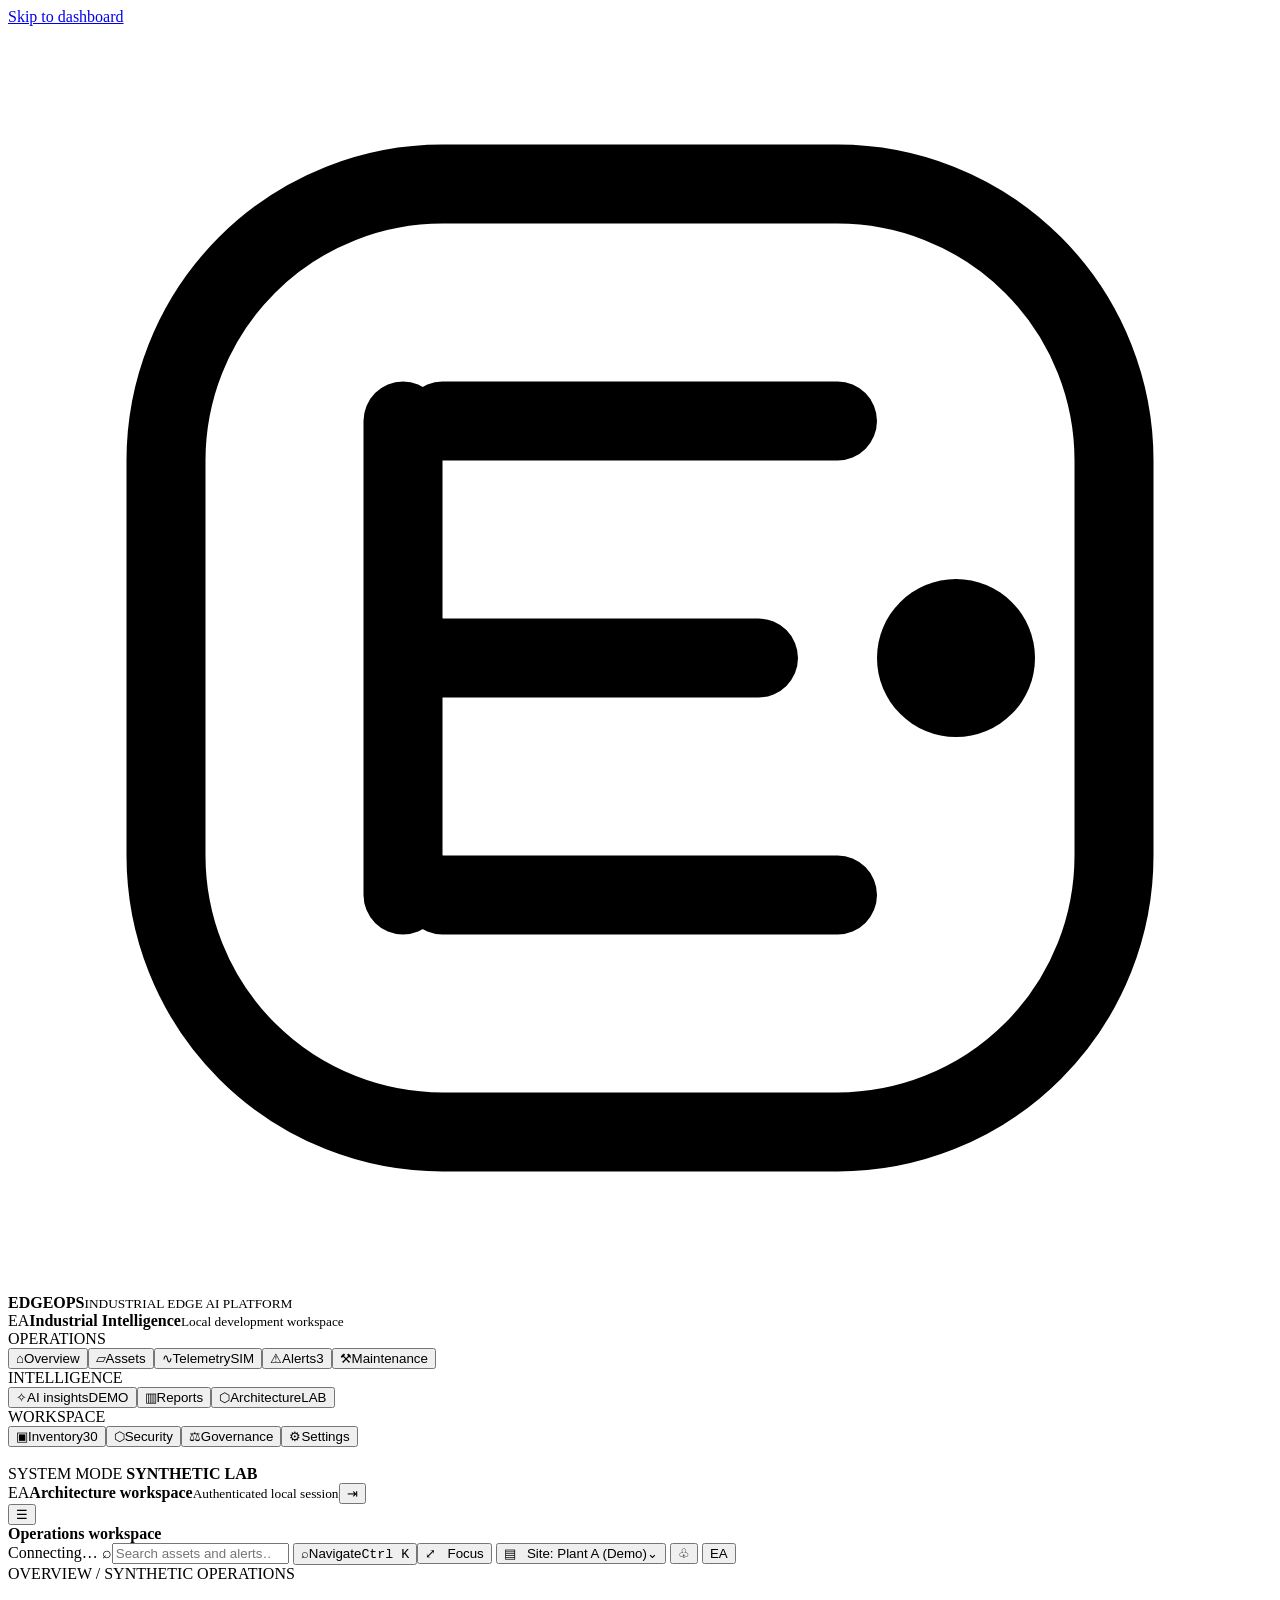
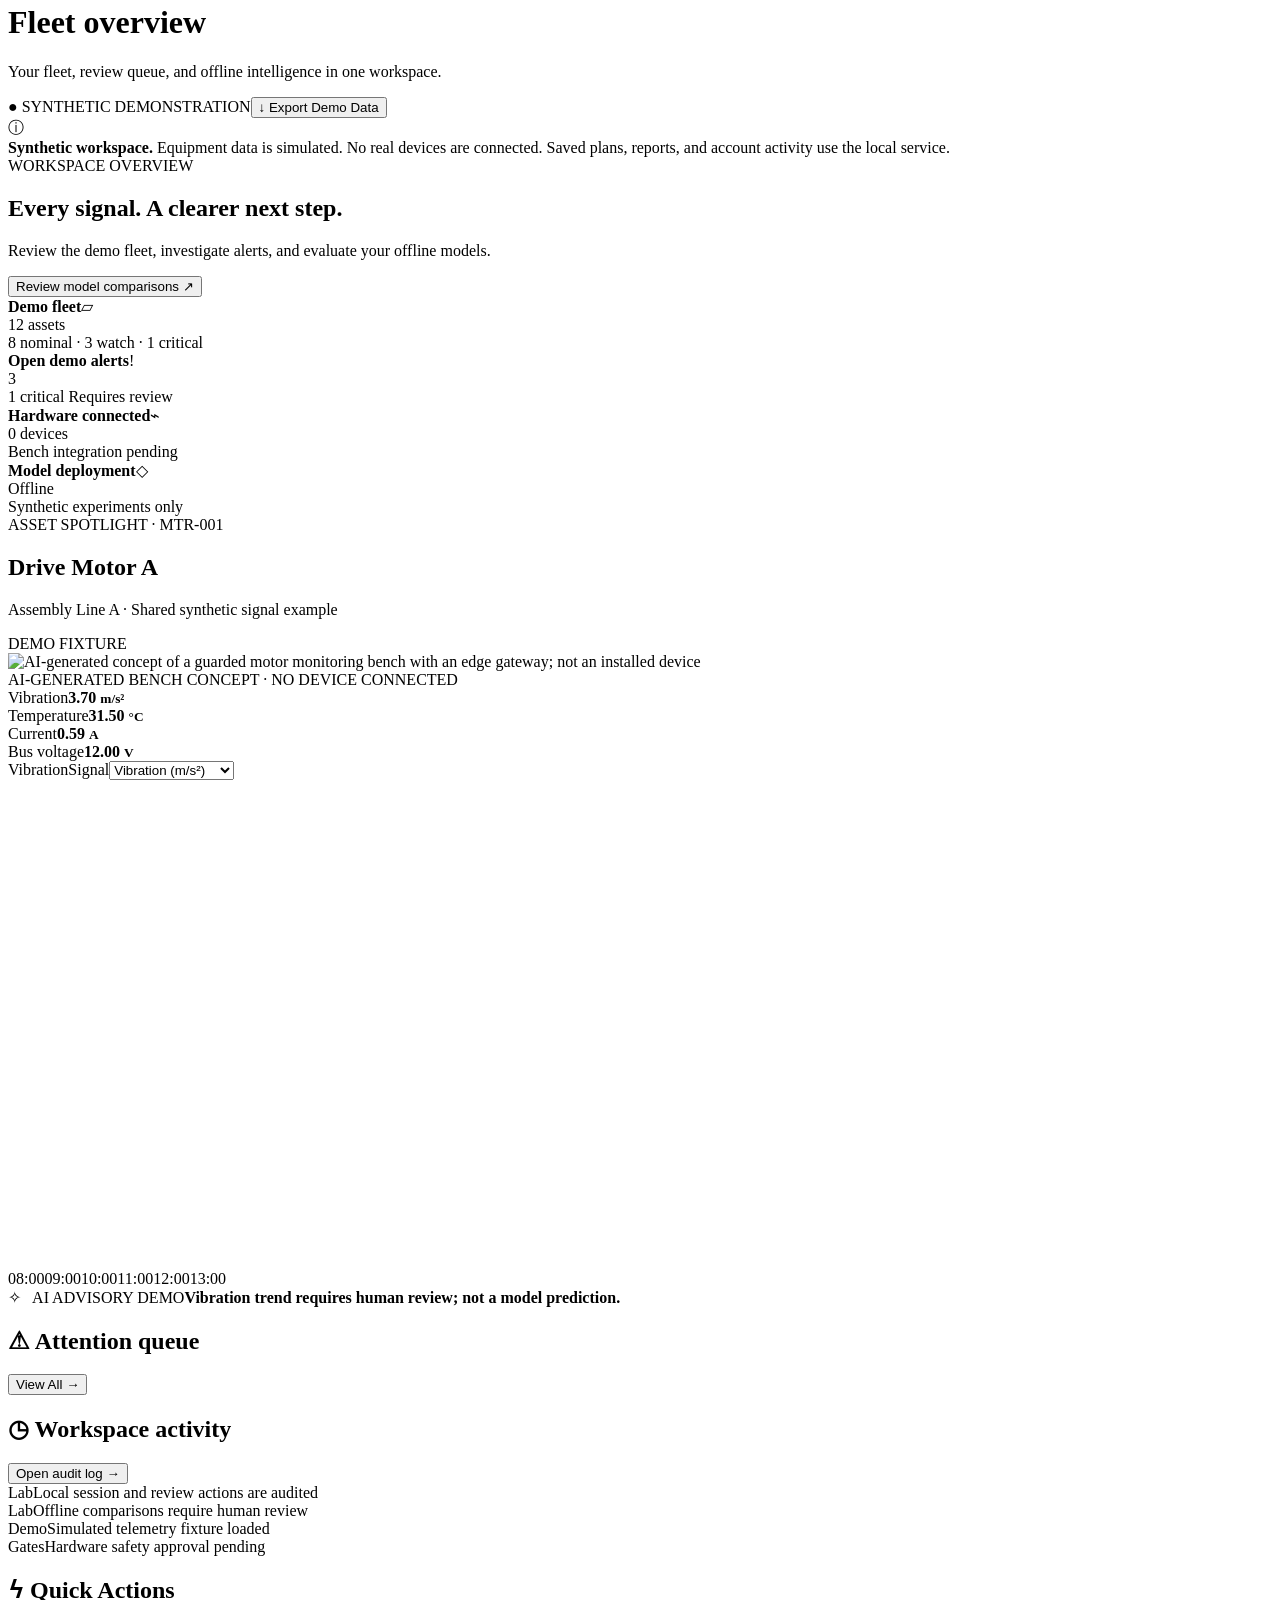
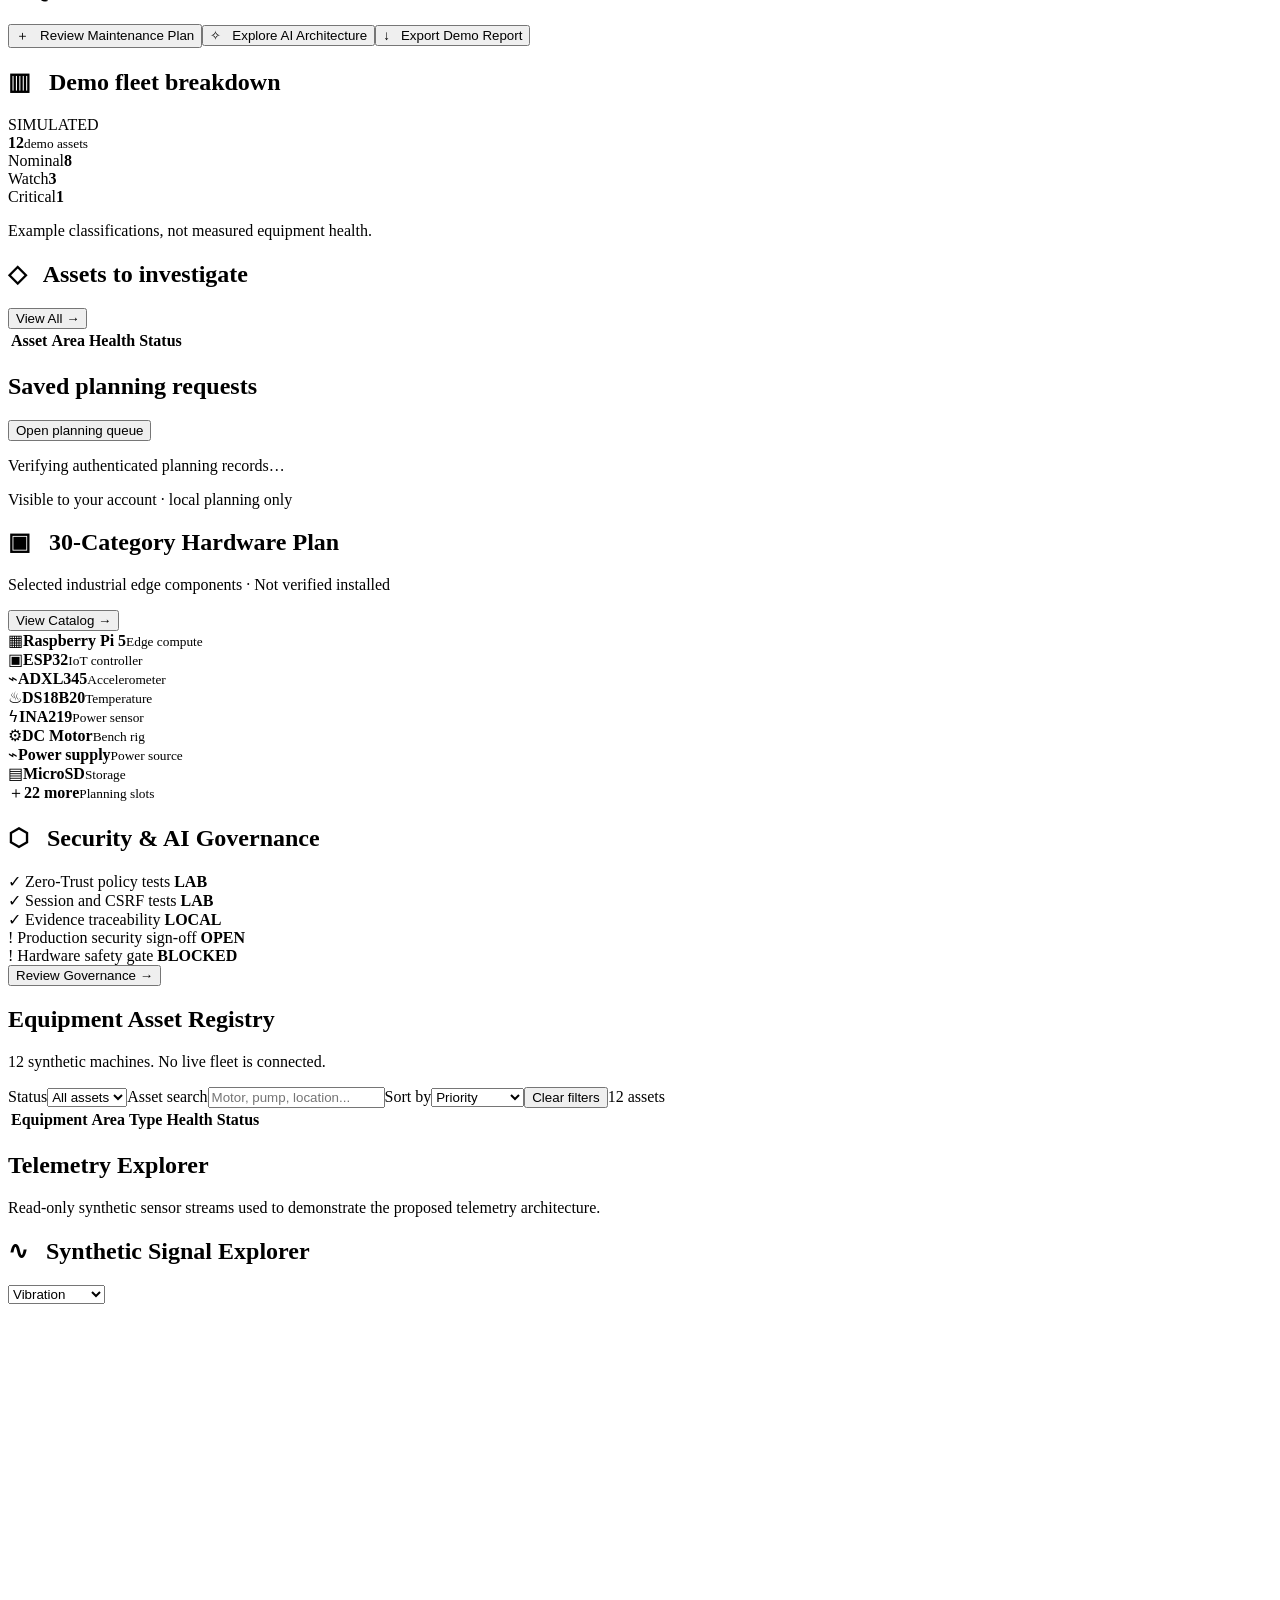
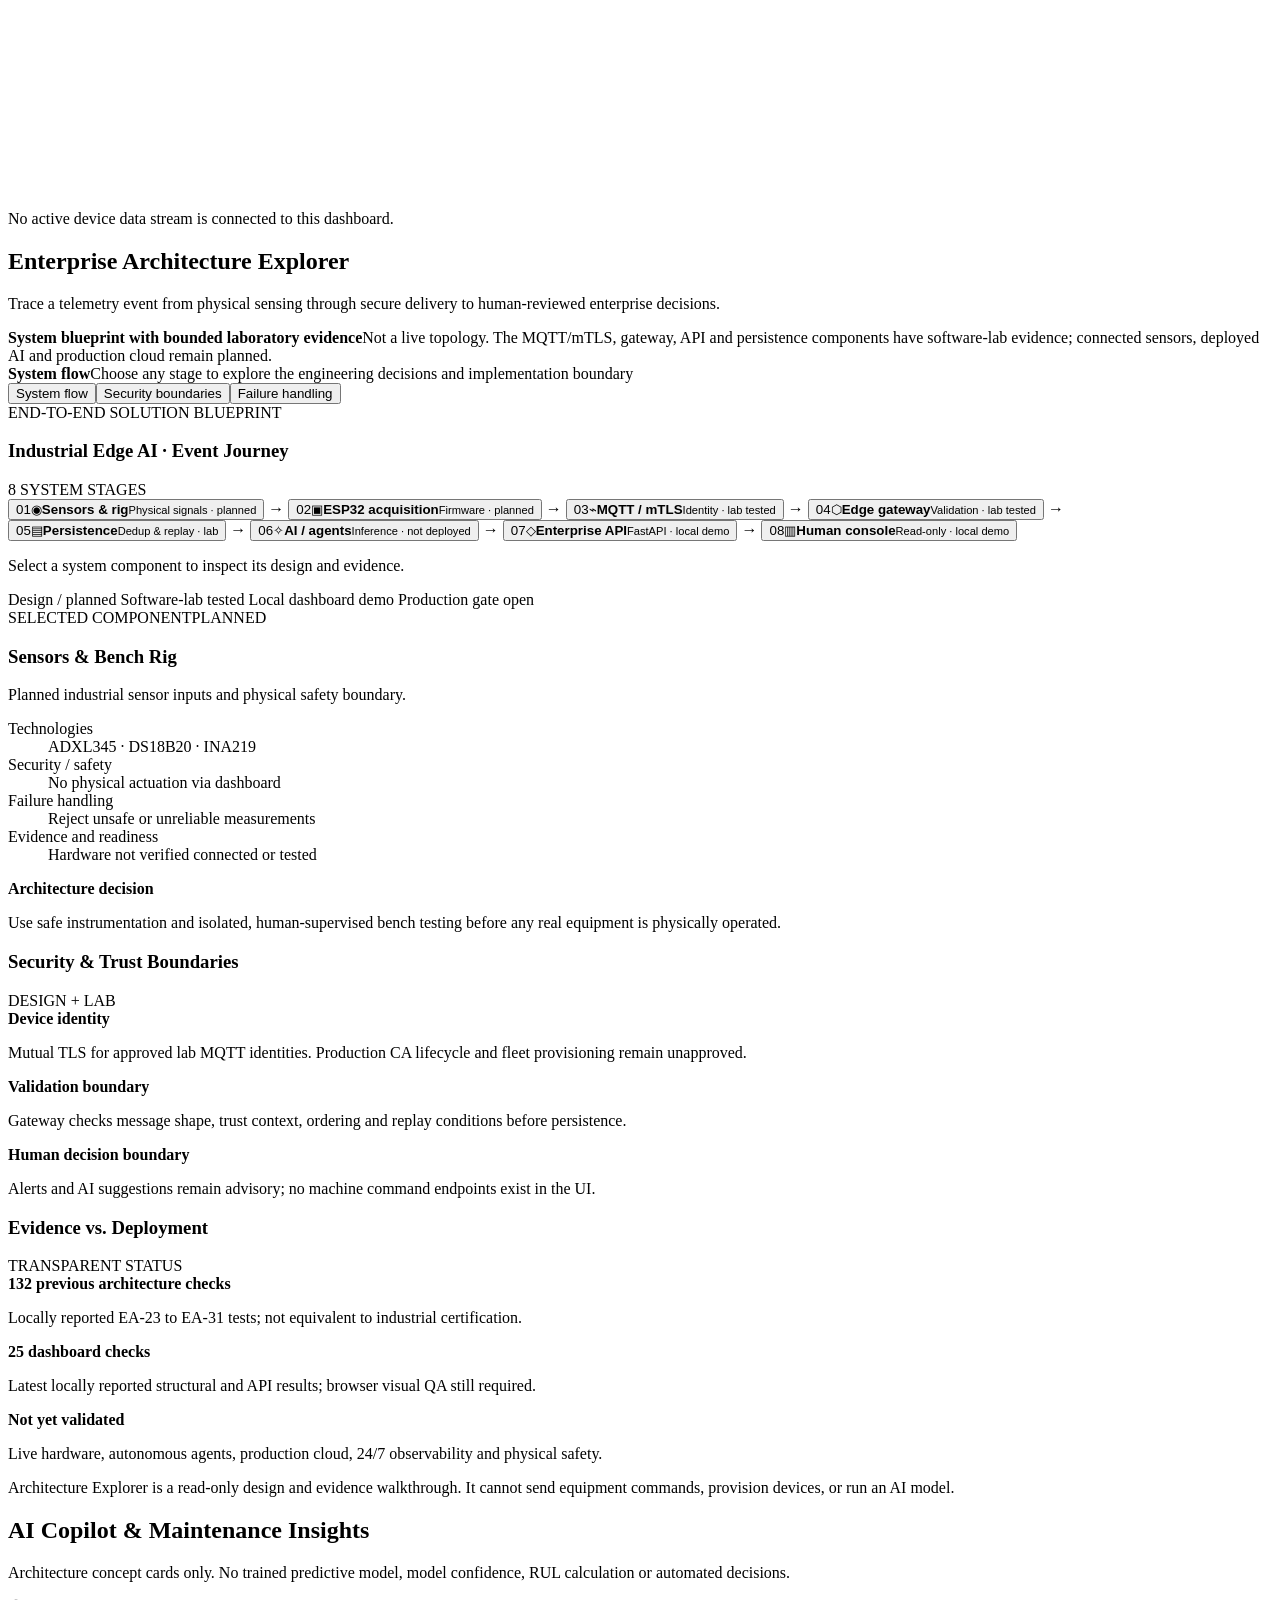
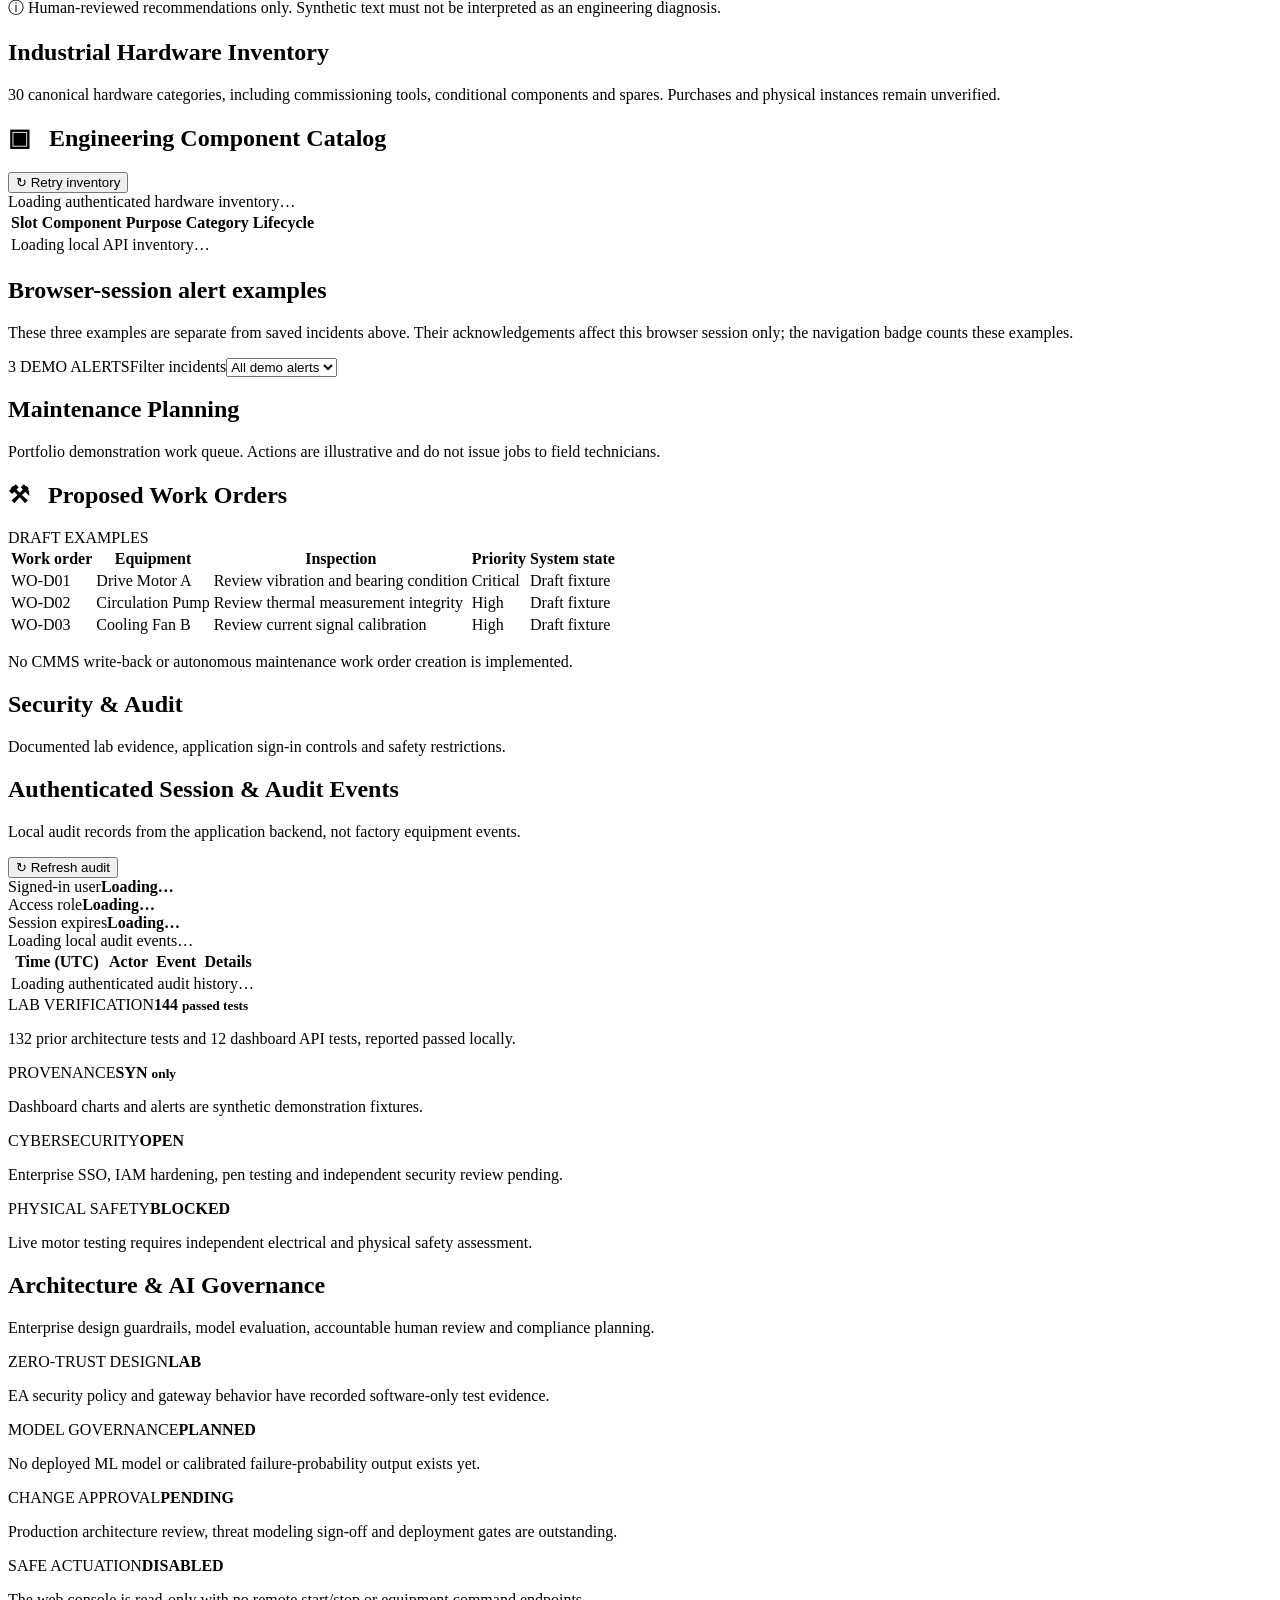
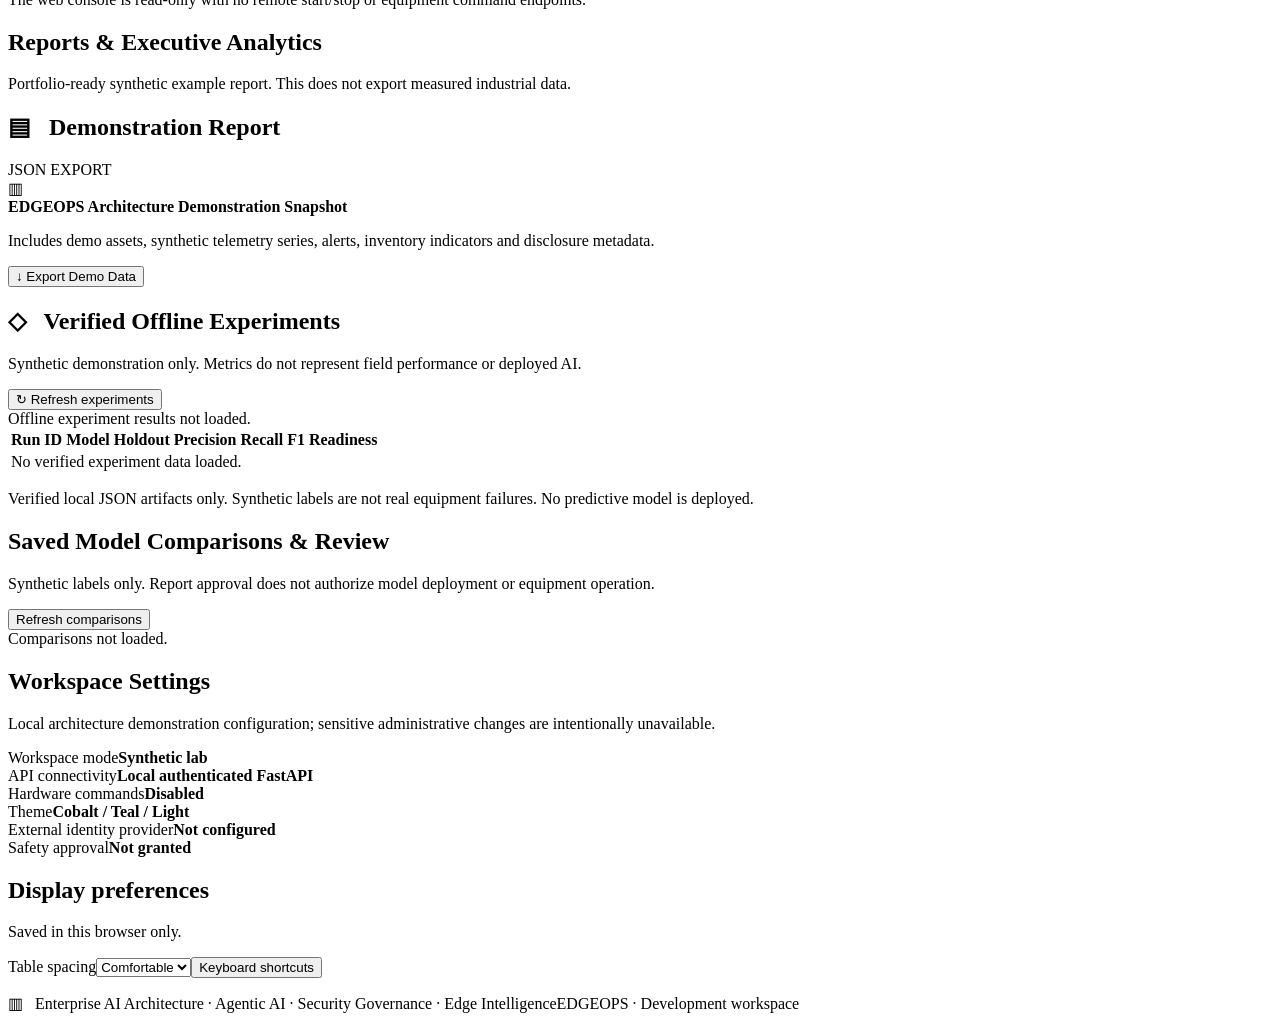
==== projects/industrial-edge-ai-predictive-maintenance/dashboard/index.html @ b1b23cf0 "Add local unverified hardware receipt worksheet review" ====
<!doctype html>
<html lang="en"><head>
<meta charset="utf-8"><meta name="viewport" content="width=device-width,initial-scale=1">
<meta name="color-scheme" content="light"><meta name="description" content="EDGEOPS Industrial Edge AI Command Center — synthetic industrial architecture demo.">
<title>EDGEOPS | Executive Operations Command Center</title>
<link rel="stylesheet" href="/static/styles.css"><link rel="stylesheet" href="/static/workspace.css"><link rel="stylesheet" href="/static/production.css"><link rel="stylesheet" href="/static/visual.css"><link rel="stylesheet" href="/static/hardware-workspace.css"><link rel="stylesheet" href="/static/maintenance-ui.css"><link rel="stylesheet" href="/static/theme.css"><link rel="stylesheet" href="/static/readiness-ui.css"><link rel="stylesheet" href="/static/experience.css"><link rel="stylesheet" href="/static/operations-ui.css"><link rel="stylesheet" href="/static/incidents-ui.css">
<script src="/static/app.js" defer></script><script src="/static/architecture.js" defer></script><script src="/static/dashboard-auth.js" defer></script><script src="/static/comparison-ui.js" defer></script><script src="/static/workspace.js" defer></script><script src="/static/production.js" defer></script><script src="/static/hardware-workspace.js" defer></script><script src="/static/planning-source-context.js" defer></script><script src="/static/planning-draft-guard.js" defer></script><script src="/static/planning-workbench-ui.js" defer></script><script src="/static/planning-revision-comparison.js" defer></script><script src="/static/maintenance-ui.js" defer></script><script src="/static/readiness-ui.js" defer></script><script src="/static/experience.js" defer></script><script src="/static/operations-ui.js" defer></script><script src="/static/registry-ui.js" defer></script><script src="/static/delivery-ui.js" defer></script><script src="/static/persisted-observation-inspector.js" defer></script><script src="/static/persisted-observation-comparison.js" defer></script><script src="/static/persisted-telemetry.js" defer></script><script src="/static/physical-build-ui.js" defer></script><script src="/static/receipt-worksheet-ui.js" defer></script><script src="/static/incidents-ui.js" defer></script><script src="/static/incident-draft-guard.js" defer></script><script src="/static/incident-handover-ui.js" defer></script><script src="/static/incident-saved-check.js" defer></script><script src="/static/incident-capture-comparison.js" defer></script><script src="/static/incident-workbench-ui.js" defer></script><script src="/static/incident-triage-ui.js" defer></script><script src="/static/incident-observations-ui.js" defer></script><script src="/static/maintenance-exercises-ui.js" defer></script><script src="/static/team-ui.js" defer></script>
</head><body class="dashboard-page pro-workspace">
<a class="skip" href="#main">Skip to dashboard</a>
<div class="shell"><button class="mobile-scrim" id="mobile-scrim" type="button" aria-label="Close navigation" hidden></button>
<aside class="sidebar" id="sidebar" aria-label="Main navigation">
  <div class="brand"><span class="brand-gear"><svg viewBox="0 0 32 32" fill="none" stroke="currentColor" stroke-width="2" stroke-linecap="round" aria-hidden="true"><rect x="4" y="4" width="24" height="24" rx="7"/><path d="M11 10h10M11 16h8M11 22h10M10 10v12"/><circle cx="24" cy="16" r="2" fill="currentColor" stroke="none"/></svg></span><span><strong>EDGE<span class="brand-accent">OPS</span></strong><small>INDUSTRIAL EDGE AI PLATFORM</small></span></div>
  <div class="workspace-picker"><span class="workspace-monogram">EA</span><span><strong>Industrial Intelligence</strong><small>Local development workspace</small></span></div>
  <nav class="nav" aria-label="Dashboard sections"><div class="nav-group-title">OPERATIONS</div><button class="nav-item active" data-page="overview" aria-current="page"><span class="nav-symbol" aria-hidden="true">⌂</span>Overview</button><button class="nav-item" data-page="assets"><span class="nav-symbol" aria-hidden="true">▱</span>Assets</button><button class="nav-item" data-page="telemetry"><span class="nav-symbol" aria-hidden="true">∿</span>Telemetry<span class="nav-note" aria-hidden="true">SIM</span></button><button class="nav-item" data-page="alerts"><span class="nav-symbol" aria-hidden="true">⚠</span>Alerts<span class="nav-count" id="nav-alert-count" aria-hidden="true">3</span></button><button class="nav-item" data-page="maintenance"><span class="nav-symbol" aria-hidden="true">⚒</span>Maintenance</button><div class="nav-group-title">INTELLIGENCE</div><button class="nav-item" data-page="insights"><span class="nav-symbol" aria-hidden="true">✧</span>AI insights<span class="nav-note" aria-hidden="true">DEMO</span></button><button class="nav-item" data-page="reports"><span class="nav-symbol" aria-hidden="true">▥</span>Reports</button><button class="nav-item" data-page="architecture"><span class="nav-symbol" aria-hidden="true">⬡</span>Architecture<span class="nav-note" aria-hidden="true">LAB</span></button><div class="nav-group-title">WORKSPACE</div><button class="nav-item" data-page="hardware"><span class="nav-symbol" aria-hidden="true">▣</span>Inventory<span class="nav-note" aria-hidden="true">30</span></button><button class="nav-item" data-page="security"><span class="nav-symbol" aria-hidden="true">⬡</span>Security</button><button class="nav-item" data-page="governance"><span class="nav-symbol" aria-hidden="true">⚖</span>Governance</button><button class="nav-item" data-page="settings"><span class="nav-symbol" aria-hidden="true">⚙</span>Settings</button></nav>
  <div class="sidebar-illustration" aria-hidden="true"><img src="/static/edgeops-factory-backdrop.jpg" alt="" data-fallback="/static/industrial-plant.svg"></div>
  <div class="sidebar-foot"><span class="environment-dot"></span> SYSTEM MODE <strong>SYNTHETIC LAB</strong></div>
  <div class="sidebar-account"><span class="avatar">EA</span><span class="account-text"><strong id="account-label">Architecture workspace</strong><small>Authenticated local session</small></span><button class="logout" id="logout" type="button" title="Sign out" aria-label="Sign out">⇥</button></div>
</aside>
<div class="workspace">
<header class="topbar">
  <div class="topbar-left"><button id="menu-toggle" class="menu-toggle" type="button" aria-label="Toggle navigation" aria-expanded="false" aria-controls="sidebar">☰</button><div class="topbar-title"><span class="topbar-line"></span><strong>Operations workspace</strong></div></div>
  <div class="topbar-right"><span class="connection-chip" id="connection-chip" role="status" aria-live="polite"><span class="connection-indicator" aria-hidden="true"></span><span id="connection-label">Connecting…</span></span>
    <label class="search-label"><span>⌕</span><input id="global-search" type="search" placeholder="Search assets and alerts…" aria-label="Search assets and alerts"></label>
    <button id="command-open" class="command-trigger" type="button" aria-label="Open workspace search"><span>⌕</span><span class="command-label">Navigate</span><kbd>Ctrl K</kbd></button><button class="focus-toggle" id="focus-toggle" type="button" aria-pressed="false" title="Toggle wide workspace focus mode">⤢ &nbsp; Focus</button>
    <button class="topbar-site" id="site-filter" type="button" title="Single fixed synthetic demonstration site">▤ &nbsp; Site: Plant A (Demo)⌄</button>
    <button id="notifications" type="button" class="notification" aria-label="Open alerts">♧<span class="notification-dot"></span></button>
    <button class="top-avatar" id="account-open" type="button" aria-label="Open account settings">EA</button>
  </div>
</header>
<main id="main" tabindex="-1"><div id="api-recovery" class="api-recovery" role="alert" hidden><strong id="api-recovery-title">Local API unavailable</strong><p id="api-recovery-description">The dashboard cannot verify the authenticated local service. Data may be unavailable.</p><button type="button" id="retry-connection">↻ Retry connection</button></div>
 <div class="top-heading"><div><div class="eyebrow" id="breadcrumb-page">OVERVIEW / SYNTHETIC OPERATIONS</div><h1 id="page-title" tabindex="-1">Fleet overview</h1><p id="page-subtitle">Your fleet, review queue, and offline intelligence in one workspace.</p></div><div class="top-actions"><span class="demo-flag">● SYNTHETIC DEMONSTRATION</span><button id="export-btn" class="action-outline" type="button">↓ Export Demo Data</button></div></div>
 <div class="disclosure"><span class="disclosure-mark" aria-hidden="true">ⓘ</span><div><strong>Synthetic workspace.</strong> Equipment data is simulated. No real devices are connected. Saved plans, reports, and account activity use the local service.</div></div>
 <section id="page-overview" class="page-section active" aria-label="Industrial overview">
   <div class="workspace-welcome"><div><span class="section-kicker">WORKSPACE OVERVIEW</span><h2>Every signal. A clearer next step.</h2><p>Review the demo fleet, investigate alerts, and evaluate your offline models.</p></div><button class="quick-primary" type="button" data-go="reports">Review model comparisons <span aria-hidden="true">↗</span></button></div>
<div class="kpi-grid">
<article class="kpi-card"><div class="kpi-title"><strong>Demo fleet</strong><span class="kpi-icon">▱</span></div><div class="kpi-value">12<span> assets</span></div><div class="kpi-caption">8 nominal · 3 watch · 1 critical</div></article>
<article class="kpi-card"><div class="kpi-title"><strong>Open demo alerts</strong><span class="kpi-icon amber">!</span></div><div class="kpi-value" id="alerts-metric">3</div><div class="kpi-caption"><span class="mini-warning">1 critical</span> Requires review</div></article>
<article class="kpi-card"><div class="kpi-title"><strong>Hardware connected</strong><span class="kpi-icon">⌁</span></div><div class="kpi-value">0<span> devices</span></div><div class="kpi-caption">Bench integration pending</div></article>
<article class="kpi-card"><div class="kpi-title"><strong>Model deployment</strong><span class="kpi-icon">◇</span></div><div class="kpi-value status-value">Offline</div><div class="kpi-caption">Synthetic experiments only</div></article>
</div><div class="overview-primary">
     <article class="panel command-panel">
      <div class="section-heading"><div><div class="section-kicker">ASSET SPOTLIGHT · MTR-001</div><h2>Drive Motor A</h2><p>Assembly Line A · Shared synthetic signal example</p></div><span class="subtle-chip">DEMO FIXTURE</span></div>
      <div class="command-content">
       <div class="hero-machine"><img src="/static/edgeops-bench-concept.webp" width="1672" height="941" alt="AI-generated concept of a guarded motor monitoring bench with an edge gateway; not an installed device" data-fallback="/static/industrial-motor.svg"><div class="hero-machine-shade"></div><div class="machine-caption"><span class="pulse"></span> AI-GENERATED BENCH CONCEPT · NO DEVICE CONNECTED</div></div>
       <div class="sensor-readouts"><div><span>Vibration</span><strong>3.70 <small>m/s²</small></strong></div><div><span>Temperature</span><strong>31.50 <small>°C</small></strong></div><div><span>Current</span><strong>0.59 <small>A</small></strong></div><div><span>Bus voltage</span><strong>12.00 <small>V</small></strong></div></div>
       <div class="command-chart"><div class="chart-key"><span class="chart-dot"></span><span id="signal-label">Vibration</span><label class="select-wrap"><span class="sr-only">Signal</span><select id="signal-select"><option value="vibration">Vibration (m/s²)</option><option value="temperature">Temperature (°C)</option><option value="current">Current (A)</option><option value="voltage">Voltage (V)</option></select></label></div><svg id="trend-chart" viewBox="0 0 650 250" preserveAspectRatio="none" role="img" aria-label="Illustrative synthetic vibration chart"></svg><div class="chart-times"><span>08:00</span><span>09:00</span><span>10:00</span><span>11:00</span><span>12:00</span><span>13:00</span></div><div class="ai-advisory"><span>✧ &nbsp; AI ADVISORY DEMO</span><strong>Vibration trend requires human review; not a model prediction.</strong></div></div>
      </div>
     </article>
     <div class="overview-right">
      <article class="panel side-panel"><div class="side-head"><h2><span class="amber-text">⚠</span> Attention queue</h2><button data-go="alerts" type="button">View All →</button></div><div id="recent-alerts" class="alert-list"></div></article>
      <article class="panel side-panel"><div class="side-head"><h2><span class="turquoise-text">◷</span> Workspace activity</h2><button data-go="security" type="button">Open audit log →</button></div><div class="activity-feed"><div><time>Lab</time><span>Local session and review actions are audited</span></div><div><time>Lab</time><span>Offline comparisons require human review</span></div><div><time>Demo</time><span>Simulated telemetry fixture loaded</span></div><div><time>Gates</time><span>Hardware safety approval pending</span></div></div></article>
      <article class="panel side-panel quick-panel"><div class="side-head"><h2><span class="amber-text">ϟ</span> Quick Actions</h2></div><button class="quick-primary" data-go="maintenance" type="button">＋ &nbsp; Review Maintenance Plan</button><button class="quick-outline" data-go="insights" type="button">✧ &nbsp; Explore AI Architecture</button><button class="quick-outline" id="quick-export" type="button">↓ &nbsp; Export Demo Report</button></article>
     </div>
   </div>
   <div class="overview-secondary">
     <article class="panel fleet-panel"><div class="compact-head"><h2>▥ &nbsp; Demo fleet breakdown</h2><span>SIMULATED</span></div><div class="fleet-distribution"><div class="fleet-donut" role="img" aria-label="Synthetic fleet: eight nominal, three watch, one critical"><span><strong>12</strong><small>demo assets</small></span></div><div class="fleet-legend"><div><i class="dot-nominal"></i><span>Nominal</span><strong>8</strong></div><div><i class="dot-watch"></i><span>Watch</span><strong>3</strong></div><div><i class="dot-critical"></i><span>Critical</span><strong>1</strong></div></div></div><p class="minor">Example classifications, not measured equipment health.</p></article>
     <article class="panel critical-assets"><div class="compact-head"><h2>◇ &nbsp; Assets to investigate</h2><button data-go="assets" type="button">View All →</button></div><div class="table-wrap"><table><thead><tr><th>Asset</th><th>Area</th><th>Health</th><th>Status</th></tr></thead><tbody id="attention-assets"></tbody></table></div></article>
     <article class="panel maintenance-panel"><div class="compact-head"><h2>Saved planning requests</h2><button data-go="maintenance" type="button">Open planning queue</button></div><div id="overview-planning-queue" class="overview-planning-counts"><p>Verifying authenticated planning records…</p></div><p class="minor">Visible to your account · local planning only</p></article>
   </div>
   <div class="overview-tertiary">
    <article class="panel inventory-preview"><div class="compact-head"><div><h2>▣ &nbsp; 30-Category Hardware Plan</h2><p>Selected industrial edge components · Not verified installed</p></div><button data-go="hardware" type="button">View Catalog →</button></div><div class="component-grid">
      <div><span class="component-illustration">▦</span><strong>Raspberry Pi 5</strong><small>Edge compute</small></div><div><span class="component-illustration">▣</span><strong>ESP32</strong><small>IoT controller</small></div><div><span class="component-illustration">⌁</span><strong>ADXL345</strong><small>Accelerometer</small></div><div><span class="component-illustration">♨</span><strong>DS18B20</strong><small>Temperature</small></div><div><span class="component-illustration">ϟ</span><strong>INA219</strong><small>Power sensor</small></div><div><span class="component-illustration">⚙</span><strong>DC Motor</strong><small>Bench rig</small></div><div><span class="component-illustration">⌁</span><strong>Power supply</strong><small>Power source</small></div><div><span class="component-illustration">▤</span><strong>MicroSD</strong><small>Storage</small></div><div><span class="component-illustration">＋</span><strong>22 more</strong><small>Planning slots</small></div>
     </div></article>
    <article class="panel governance-preview"><div class="compact-head"><h2>⬡ &nbsp; Security & AI Governance</h2></div><div class="governance-grid"><div><span>✓</span> Zero-Trust policy tests <strong>LAB</strong></div><div><span>✓</span> Session and CSRF tests <strong>LAB</strong></div><div><span>✓</span> Evidence traceability <strong>LOCAL</strong></div><div><span>!</span> Production security sign-off <strong>OPEN</strong></div><div><span>!</span> Hardware safety gate <strong>BLOCKED</strong></div></div><button data-go="governance" type="button">Review Governance →</button></article>
   </div>
 </section>
 <section id="page-assets" class="page-section"><div class="inner-head"><h2>Equipment Asset Registry</h2><p>12 synthetic machines. No live fleet is connected.</p></div><div class="table-toolbar"><label for="asset-filter">Status</label><select id="asset-filter" aria-label="Filter assets by status"><option value="all">All assets</option><option value="critical">Critical</option><option value="watch">Watch</option><option value="nominal">Nominal</option></select><label for="asset-search">Asset search</label><input id="asset-search" type="search" placeholder="Motor, pump, location..." autocomplete="off"><label for="asset-sort">Sort by</label><select id="asset-sort"><option value="priority">Priority</option><option value="name">Asset name</option><option value="area">Area</option></select><button id="asset-clear" class="action-outline" type="button">Clear filters</button><span id="asset-result-count" role="status" aria-live="polite">12 assets</span></div><article class="panel"><div class="table-wrap"><table><thead><tr><th>Equipment</th><th>Area</th><th>Type</th><th>Health</th><th>Status</th></tr></thead><tbody id="all-assets"></tbody></table></div></article></section>
 <section id="page-telemetry" class="page-section"><div class="inner-head"><h2>Telemetry Explorer</h2><p>Read-only synthetic sensor streams used to demonstrate the proposed telemetry architecture.</p></div><div id="telemetry-cards" class="metrics"></div><article class="panel interior-panel"><div class="compact-head"><h2>∿ &nbsp; Synthetic Signal Explorer</h2><select id="signal-select-secondary" aria-label="Select demo sensor"><option value="vibration">Vibration</option><option value="temperature">Temperature</option><option value="current">Current</option><option value="voltage">Voltage</option></select></div><div class="large-chart"><svg id="telemetry-chart" role="img" aria-label="Synthetic sensor history" viewBox="0 0 650 250" preserveAspectRatio="none"></svg></div><p class="minor">No active device data stream is connected to this dashboard.</p></article></section>
 <section id="page-architecture" class="page-section" aria-label="Enterprise Architecture Explorer">
   <div class="inner-head"><h2>Enterprise Architecture Explorer</h2><p>Trace a telemetry event from physical sensing through secure delivery to human-reviewed enterprise decisions.</p></div>
   <div class="architecture-status"><span class="arch-status-dot"></span><div><strong>System blueprint with bounded laboratory evidence</strong><span>Not a live topology. The MQTT/mTLS, gateway, API and persistence components have software-lab evidence; connected sensors, deployed AI and production cloud remain planned.</span></div></div>
   <div class="arch-toolbar"><div class="arch-toolbar-title"><strong>System flow</strong><span>Choose any stage to explore the engineering decisions and implementation boundary</span></div><div class="arch-view-switch" role="group" aria-label="Architecture view"><button type="button" class="arch-tab active" data-arch-mode="overview" aria-pressed="true">System flow</button><button type="button" class="arch-tab" data-arch-mode="security" aria-pressed="false">Security boundaries</button><button type="button" class="arch-tab" data-arch-mode="failure" aria-pressed="false">Failure handling</button></div></div>
   <div class="architecture-grid">
     <article class="panel arch-map" aria-label="Clickable end-to-end architecture">
        <div class="arch-map-heading"><div><span class="section-kicker">END-TO-END SOLUTION BLUEPRINT</span><h3>Industrial Edge AI · Event Journey</h3></div><span id="arch-map-status" class="arch-map-pill">8 SYSTEM STAGES</span></div>
        <div class="arch-pipeline" id="arch-pipeline" role="group" aria-label="Select an architecture stage">
          <button type="button" class="arch-node active" data-arch-node="sensors" aria-pressed="true"><span class="arch-node-number">01</span><span class="arch-node-icon">◉</span><strong>Sensors & rig</strong><small>Physical signals · planned</small></button>
          <span class="arch-link" aria-hidden="true">→</span>
          <button type="button" class="arch-node" data-arch-node="esp32" aria-pressed="false"><span class="arch-node-number">02</span><span class="arch-node-icon">▣</span><strong>ESP32 acquisition</strong><small>Firmware · planned</small></button>
          <span class="arch-link" aria-hidden="true">→</span>
          <button type="button" class="arch-node" data-arch-node="mqtt" aria-pressed="false"><span class="arch-node-number">03</span><span class="arch-node-icon">⌁</span><strong>MQTT / mTLS</strong><small>Identity · lab tested</small></button>
          <span class="arch-link" aria-hidden="true">→</span>
          <button type="button" class="arch-node" data-arch-node="gateway" aria-pressed="false"><span class="arch-node-number">04</span><span class="arch-node-icon">⬡</span><strong>Edge gateway</strong><small>Validation · lab tested</small></button>
          <span class="arch-link" aria-hidden="true">→</span>
          <button type="button" class="arch-node" data-arch-node="pipeline" aria-pressed="false"><span class="arch-node-number">05</span><span class="arch-node-icon">▤</span><strong>Persistence</strong><small>Dedup & replay · lab</small></button>
          <span class="arch-link" aria-hidden="true">→</span>
          <button type="button" class="arch-node" data-arch-node="ai" aria-pressed="false"><span class="arch-node-number">06</span><span class="arch-node-icon">✧</span><strong>AI / agents</strong><small>Inference · not deployed</small></button>
          <span class="arch-link" aria-hidden="true">→</span>
          <button type="button" class="arch-node" data-arch-node="api" aria-pressed="false"><span class="arch-node-number">07</span><span class="arch-node-icon">◇</span><strong>Enterprise API</strong><small>FastAPI · local demo</small></button>
          <span class="arch-link" aria-hidden="true">→</span>
          <button type="button" class="arch-node" data-arch-node="dashboard" aria-pressed="false"><span class="arch-node-number">08</span><span class="arch-node-icon">▥</span><strong>Human console</strong><small>Read-only · local demo</small></button>
        </div>
        <p id="arch-view-help" class="arch-map-help" role="status" aria-live="polite">Select a system component to inspect its design and evidence.</p><div class="arch-map-bottom"><span><i class="arch-key planned"></i> Design / planned</span><span><i class="arch-key lab"></i> Software-lab tested</span><span><i class="arch-key demo"></i> Local dashboard demo</span><span><i class="arch-key blocked"></i> Production gate open</span></div>
     </article>
     <aside class="panel arch-inspector" aria-label="Selected architecture component detail">
       <div class="arch-detail-header"><span>SELECTED COMPONENT</span><span id="arch-detail-badge" class="arch-phase">PLANNED</span></div>
       <h3 id="arch-detail-title">Sensors & Bench Rig</h3>
       <p id="arch-detail-summary">Planned industrial sensor inputs and physical safety boundary.</p>
       <dl class="arch-facts">
         <div><dt>Technologies</dt><dd id="arch-detail-tech">ADXL345 · DS18B20 · INA219</dd></div>
         <div><dt>Security / safety</dt><dd id="arch-detail-security">No physical actuation via dashboard</dd></div>
         <div><dt>Failure handling</dt><dd id="arch-detail-failure">Reject unsafe or unreliable measurements</dd></div>
         <div><dt>Evidence and readiness</dt><dd id="arch-detail-evidence">Hardware not verified connected or tested</dd></div>
       </dl>
       <div class="arch-decision"><strong>Architecture decision</strong><p id="arch-detail-decision">Use safe instrumentation and isolated, human-supervised bench testing before any real equipment is physically operated.</p></div>
     </aside>
   </div>
   <div class="arch-support-grid">
     <article class="panel arch-support"><div class="compact-head"><h3>Security & Trust Boundaries</h3><span>DESIGN + LAB</span></div><div class="arch-support-content"><div><strong>Device identity</strong><p>Mutual TLS for approved lab MQTT identities. Production CA lifecycle and fleet provisioning remain unapproved.</p></div><div><strong>Validation boundary</strong><p>Gateway checks message shape, trust context, ordering and replay conditions before persistence.</p></div><div><strong>Human decision boundary</strong><p>Alerts and AI suggestions remain advisory; no machine command endpoints exist in the UI.</p></div></div></article>
     <article class="panel arch-support"><div class="compact-head"><h3>Evidence vs. Deployment</h3><span>TRANSPARENT STATUS</span></div><div class="arch-support-content"><div><strong>132 previous architecture checks</strong><p>Locally reported EA-23 to EA-31 tests; not equivalent to industrial certification.</p></div><div><strong>25 dashboard checks</strong><p>Latest locally reported structural and API results; browser visual QA still required.</p></div><div><strong>Not yet validated</strong><p>Live hardware, autonomous agents, production cloud, 24/7 observability and physical safety.</p></div></div></article>
   </div>
   <div class="arch-bottom-note">Architecture Explorer is a read-only design and evidence walkthrough. It cannot send equipment commands, provision devices, or run an AI model.</div>
 </section>
 <section id="page-insights" class="page-section"><div class="inner-head"><h2>AI Copilot & Maintenance Insights</h2><p>Architecture concept cards only. No trained predictive model, model confidence, RUL calculation or automated decisions.</p></div><div id="insight-cards" class="insights-grid"></div><div class="disclosure secondary"><span>ⓘ</span> Human-reviewed recommendations only. Synthetic text must not be interpreted as an engineering diagnosis.</div></section>
 <section id="page-hardware" class="page-section"><div class="inner-head"><h2>Industrial Hardware Inventory</h2><p>30 canonical hardware categories, including commissioning tools, conditional components and spares. Purchases and physical instances remain unverified.</p></div><div id="hardware-metrics" class="metrics"></div><article class="panel"><div class="compact-head"><h2>▣ &nbsp; Engineering Component Catalog</h2><button type="button" id="refresh-hardware">↻ Retry inventory</button></div><div id="hardware-feedback" class="audit-feedback" role="status" aria-live="polite">Loading authenticated hardware inventory…</div><div class="table-wrap"><table><thead><tr><th>Slot</th><th>Component</th><th>Purpose</th><th>Category</th><th>Lifecycle</th></tr></thead><tbody id="hardware-table"><tr><td colspan="5">Loading local API inventory…</td></tr></tbody></table></div></article></section>
 <section id="page-alerts" class="page-section"><div class="inner-head"><h2>Browser-session alert examples</h2><p>These three examples are separate from saved incidents above. Their acknowledgements affect this browser session only; the navigation badge counts these examples.</p></div><div class="table-toolbar"><span class="compact-status" id="alert-summary">3 DEMO ALERTS</span><label for="alert-filter">Filter incidents</label><select id="alert-filter"><option value="all">All demo alerts</option><option value="open">Open</option><option value="acknowledged">Acknowledged</option><option value="critical">Critical</option></select></div><article class="panel"><div id="all-alerts" class="full-alert-list"></div></article></section>
 <section id="page-maintenance" class="page-section"><div class="inner-head"><h2>Maintenance Planning</h2><p>Portfolio demonstration work queue. Actions are illustrative and do not issue jobs to field technicians.</p></div><article class="panel interior-panel"><div class="compact-head"><h2>⚒ &nbsp; Proposed Work Orders</h2><span>DRAFT EXAMPLES</span></div><div class="table-wrap"><table><thead><tr><th>Work order</th><th>Equipment</th><th>Inspection</th><th>Priority</th><th>System state</th></tr></thead><tbody><tr><td>WO-D01</td><td>Drive Motor A</td><td>Review vibration and bearing condition</td><td>Critical</td><td>Draft fixture</td></tr><tr><td>WO-D02</td><td>Circulation Pump</td><td>Review thermal measurement integrity</td><td>High</td><td>Draft fixture</td></tr><tr><td>WO-D03</td><td>Cooling Fan B</td><td>Review current signal calibration</td><td>High</td><td>Draft fixture</td></tr></tbody></table></div><p class="minor">No CMMS write-back or autonomous maintenance work order creation is implemented.</p></article></section>
 <section id="page-security" class="page-section"><div class="inner-head"><h2>Security & Audit</h2><p>Documented lab evidence, application sign-in controls and safety restrictions.</p></div>
 <article class="panel audit-panel"><div class="compact-head"><div><h2>Authenticated Session & Audit Events</h2><p>Local audit records from the application backend, not factory equipment events.</p></div><button class="action-outline" id="refresh-audit" type="button">↻ Refresh audit</button></div>
 <div class="audit-meta"><div><span>Signed-in user</span><strong id="session-user">Loading…</strong></div><div><span>Access role</span><strong id="session-role">Loading…</strong></div><div><span>Session expires</span><strong id="session-expiry">Loading…</strong></div></div>
 <div id="audit-feedback" role="status" aria-live="polite" class="audit-feedback">Loading local audit events…</div>
 <div class="table-wrap"><table><thead><tr><th>Time (UTC)</th><th>Actor</th><th>Event</th><th>Details</th></tr></thead><tbody id="audit-entries"><tr><td colspan="4">Loading authenticated audit history…</td></tr></tbody></table></div></article><div class="security-grid"><article class="panel security-tile"><span>LAB VERIFICATION</span><strong>144 <small>passed tests</small></strong><p>132 prior architecture tests and 12 dashboard API tests, reported passed locally.</p></article><article class="panel security-tile"><span>PROVENANCE</span><strong>SYN <small>only</small></strong><p>Dashboard charts and alerts are synthetic demonstration fixtures.</p></article><article class="panel security-tile"><span>CYBERSECURITY</span><strong class="amber-text">OPEN</strong><p>Enterprise SSO, IAM hardening, pen testing and independent security review pending.</p></article><article class="panel security-tile"><span>PHYSICAL SAFETY</span><strong class="amber-text">BLOCKED</strong><p>Live motor testing requires independent electrical and physical safety assessment.</p></article></div></section>
 <section id="page-governance" class="page-section"><div class="inner-head"><h2>Architecture & AI Governance</h2><p>Enterprise design guardrails, model evaluation, accountable human review and compliance planning.</p></div><div class="security-grid"><article class="panel security-tile"><span>ZERO-TRUST DESIGN</span><strong>LAB</strong><p>EA security policy and gateway behavior have recorded software-only test evidence.</p></article><article class="panel security-tile"><span>MODEL GOVERNANCE</span><strong class="amber-text">PLANNED</strong><p>No deployed ML model or calibrated failure-probability output exists yet.</p></article><article class="panel security-tile"><span>CHANGE APPROVAL</span><strong class="amber-text">PENDING</strong><p>Production architecture review, threat modeling sign-off and deployment gates are outstanding.</p></article><article class="panel security-tile"><span>SAFE ACTUATION</span><strong>DISABLED</strong><p>The web console is read-only with no remote start/stop or equipment command endpoints.</p></article></div></section>
 <section id="page-reports" class="page-section"><div class="inner-head"><h2>Reports & Executive Analytics</h2><p>Portfolio-ready synthetic example report. This does not export measured industrial data.</p></div><article class="panel interior-panel"><div class="compact-head"><h2>▤ &nbsp; Demonstration Report</h2><span>JSON EXPORT</span></div><div class="report-callout"><span>▥</span><div><strong>EDGEOPS Architecture Demonstration Snapshot</strong><p>Includes demo assets, synthetic telemetry series, alerts, inventory indicators and disclosure metadata.</p></div><button class="quick-primary" id="report-export" type="button">↓ Export Demo Data</button></div></article><article class="panel interior-panel"><div class="compact-head"><div><h2>◇ &nbsp; Verified Offline Experiments</h2><p>Synthetic demonstration only. Metrics do not represent field performance or deployed AI.</p></div><button class="action-outline" type="button" id="refresh-experiments">↻ Refresh experiments</button></div><div id="experiment-feedback" role="status" aria-live="polite" class="audit-feedback">Offline experiment results not loaded.</div><div class="table-wrap"><table><thead><tr><th>Run ID</th><th>Model</th><th>Holdout</th><th>Precision</th><th>Recall</th><th>F1</th><th>Readiness</th></tr></thead><tbody id="experiment-entries"><tr><td colspan="7" class="empty-state">No verified experiment data loaded.</td></tr></tbody></table></div><p class="minor">Verified local JSON artifacts only. Synthetic labels are not real equipment failures. No predictive model is deployed.</p></article><article class="panel interior-panel"><div class="compact-head"><div><h2>Saved Model Comparisons &amp; Review</h2><p>Synthetic labels only. Report approval does not authorize model deployment or equipment operation.</p></div><button class="action-outline" type="button" id="refresh-comparisons">Refresh comparisons</button></div><div id="comparison-feedback" class="audit-feedback" role="status" aria-live="polite">Comparisons not loaded.</div><div id="comparison-list"></div></article></section>
 <section id="page-settings" class="page-section"><div class="inner-head"><h2>Workspace Settings</h2><p>Local architecture demonstration configuration; sensitive administrative changes are intentionally unavailable.</p></div><article class="panel interior-panel"><div class="settings-rows"><div><span>Workspace mode</span><strong>Synthetic lab</strong></div><div><span>API connectivity</span><strong>Local authenticated FastAPI</strong></div><div><span>Hardware commands</span><strong>Disabled</strong></div><div><span>Theme</span><strong>Cobalt / Teal / Light</strong></div><div><span>External identity provider</span><strong>Not configured</strong></div><div><span>Safety approval</span><strong>Not granted</strong></div></div></article><article class="panel interior-panel preferences-panel"><div class="compact-head"><h2>Display preferences</h2><p>Saved in this browser only.</p></div><div class="preferences-body"><label for="display-density">Table spacing</label><select id="display-density"><option value="comfortable">Comfortable</option><option value="compact">Compact</option></select><button id="shortcuts-open" type="button" class="action-outline">Keyboard shortcuts</button><p id="preference-feedback" class="minor" role="status" aria-live="polite"></p></div></article></section>
</main>
<footer class="footer"><span>▥ &nbsp; Enterprise AI Architecture · Agentic AI · Security Governance · Edge Intelligence</span><span>EDGEOPS · Development workspace</span></footer>
</div></div><div class="toast" id="toast" role="status" aria-live="polite"></div>
<dialog id="asset-dialog" class="asset-dialog" aria-labelledby="asset-dialog-title"><header class="dialog-head"><span class="section-kicker">ASSET WORKSPACE</span><button type="button" class="icon-button" data-close-dialog="asset-dialog" aria-label="Close asset details">×</button></header><div id="asset-detail-content"></div></dialog>
<dialog id="command-dialog" class="command-dialog" aria-labelledby="command-title"><div class="dialog-head"><h2 id="command-title">Find your next step</h2><button type="button" class="icon-button" data-close-dialog="command-dialog" aria-label="Close workspace search">×</button></div><label for="command-search" class="sr-only">Search workspace sections and demo assets</label><input id="command-search" type="search" placeholder="Search pages, assets, or alerts…" autocomplete="off"><div id="command-results" class="command-results" role="list" aria-label="Search results"></div><div class="dialog-foot"><span>↑ ↓ Navigate · Enter Open</span><span>Esc Close</span></div></dialog>
<dialog id="shortcuts-dialog" class="command-dialog" aria-labelledby="shortcuts-title"><div class="dialog-head"><h2 id="shortcuts-title">Keyboard shortcuts</h2><button type="button" class="icon-button" data-close-dialog="shortcuts-dialog" aria-label="Close keyboard shortcuts">×</button></div><div class="shortcut-list"><p><span>Search workspace</span><kbd>Ctrl / ⌘ + K</kbd></p><p><span>Close a dialog or navigation</span><kbd>Esc</kbd></p><p><span>Move through search results</span><kbd>↑ / ↓</kbd></p><p><span>Open focused result</span><kbd>Enter</kbd></p></div></dialog>
</body></html>
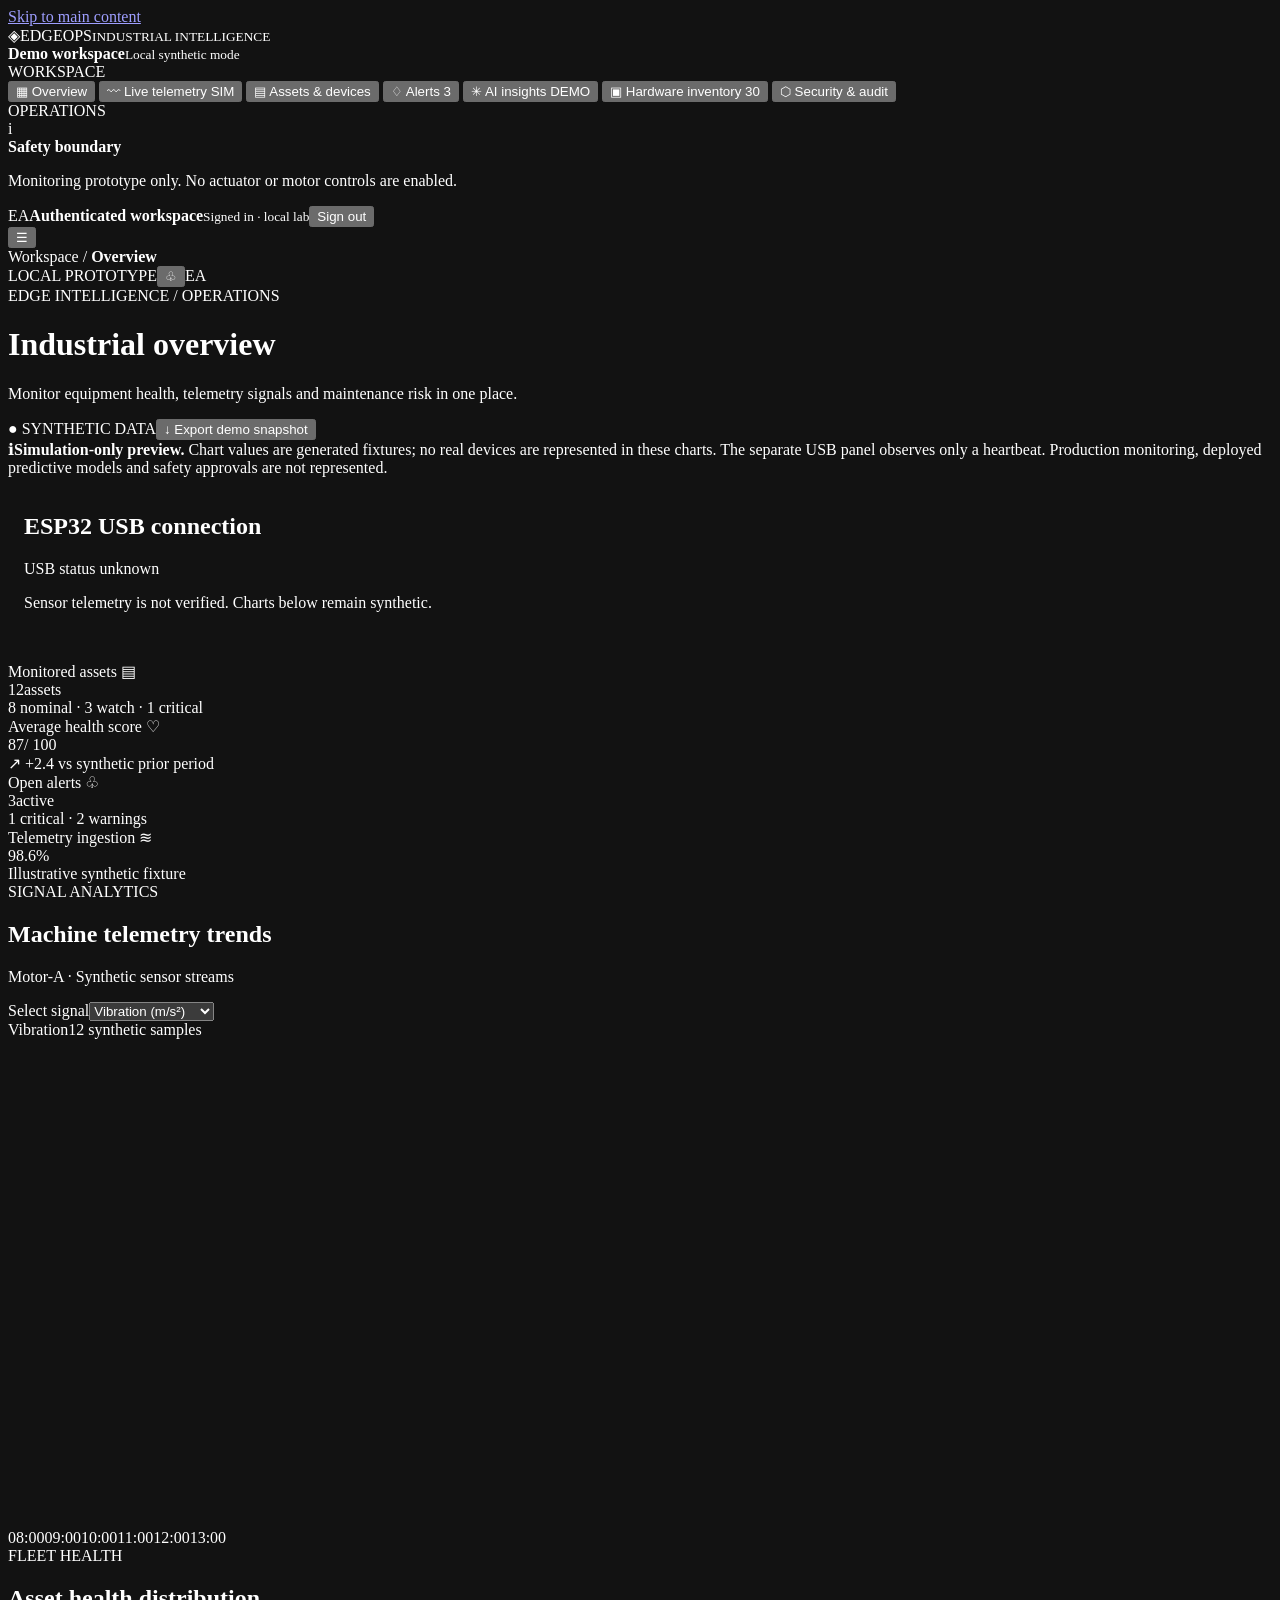
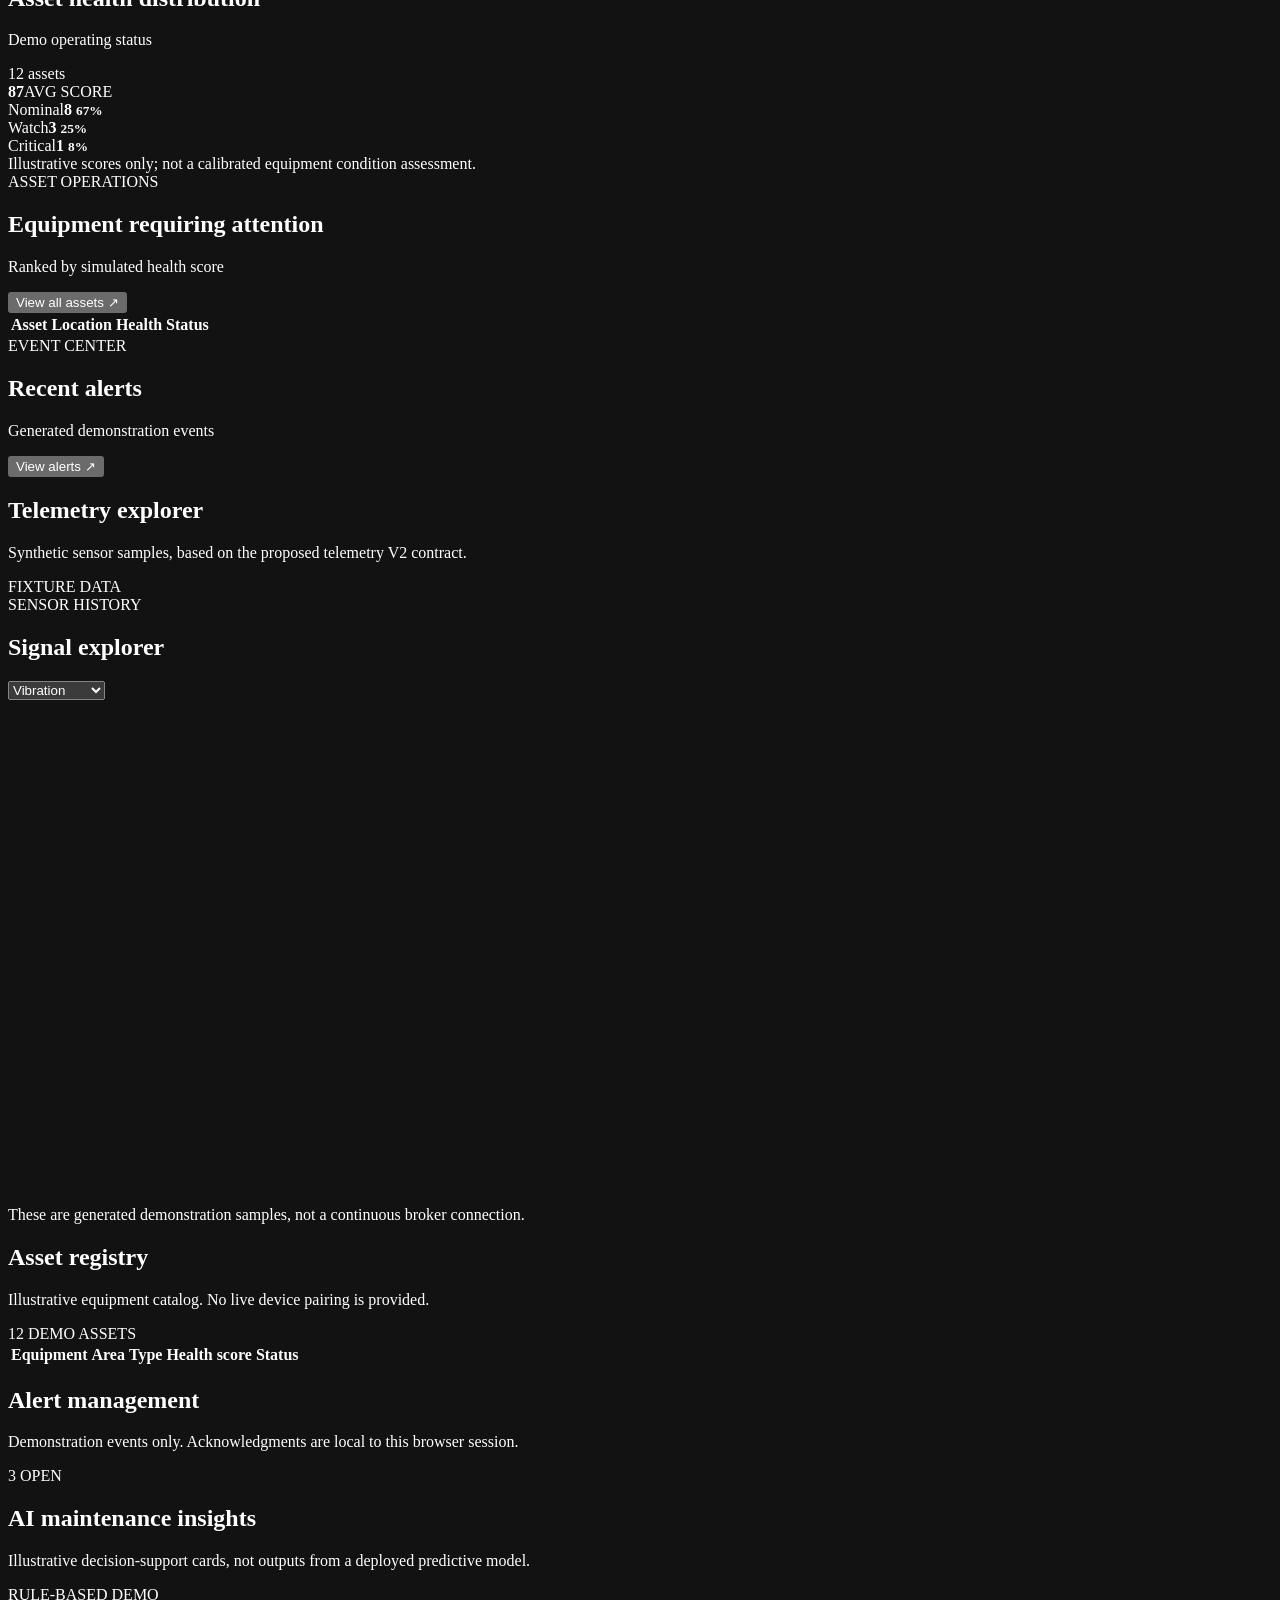
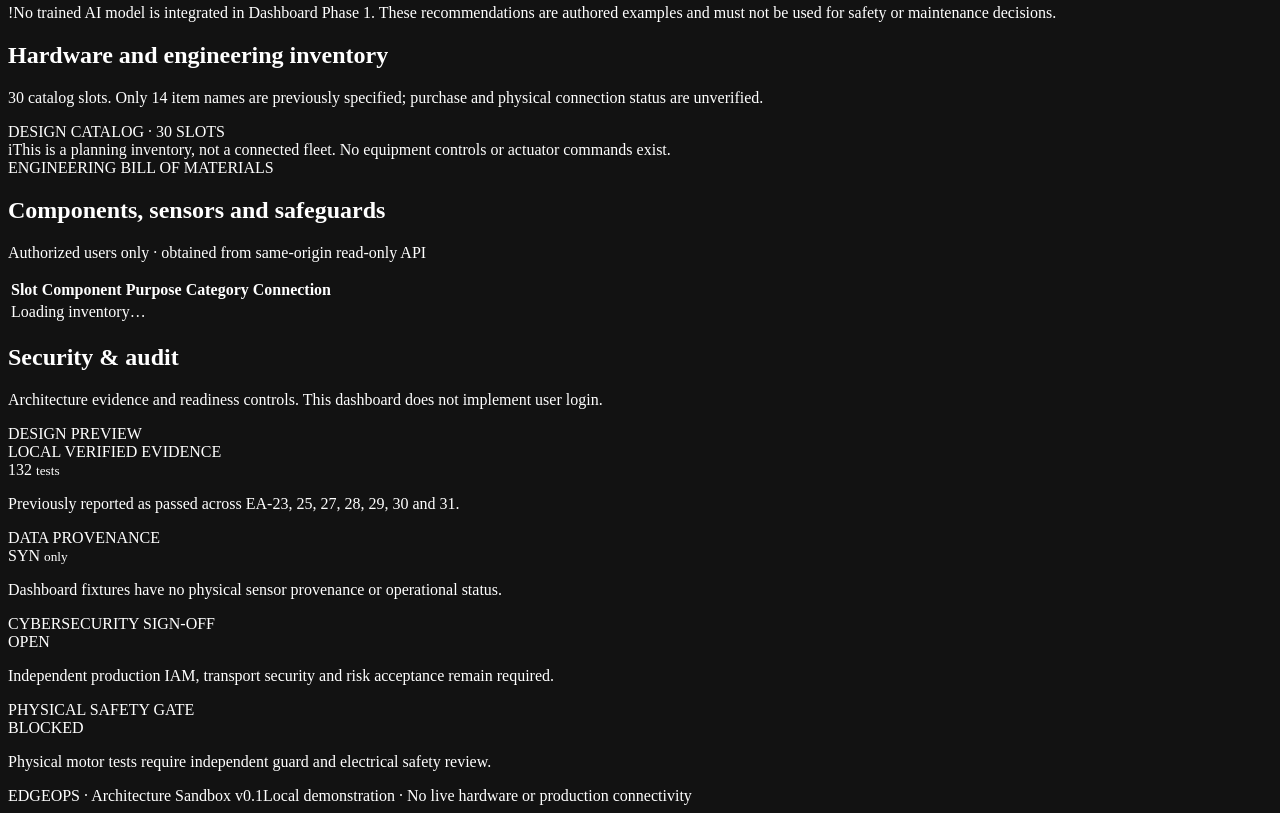
==== commit 6fd14b7b: "feat(edgeops): connect optional USB heartbeat reader to authenticated portal" ====
--- a/projects/industrial-edge-ai-predictive-maintenance/dashboard/index.html
+++ b/projects/industrial-edge-ai-predictive-maintenance/dashboard/index.html
@@ -1,132 +1,87 @@
 <!doctype html>
-<html lang="en"><head>
-<meta charset="utf-8"><meta name="viewport" content="width=device-width,initial-scale=1">
-<meta name="color-scheme" content="light"><meta name="description" content="EDGEOPS Industrial Edge AI Command Center — synthetic industrial architecture demo.">
-<title>EDGEOPS | Executive Operations Command Center</title>
-<link rel="stylesheet" href="/static/styles.css"><link rel="stylesheet" href="/static/workspace.css"><link rel="stylesheet" href="/static/production.css"><link rel="stylesheet" href="/static/visual.css"><link rel="stylesheet" href="/static/hardware-workspace.css"><link rel="stylesheet" href="/static/maintenance-ui.css"><link rel="stylesheet" href="/static/theme.css"><link rel="stylesheet" href="/static/readiness-ui.css"><link rel="stylesheet" href="/static/experience.css"><link rel="stylesheet" href="/static/operations-ui.css"><link rel="stylesheet" href="/static/incidents-ui.css">
-<script src="/static/app.js" defer></script><script src="/static/architecture.js" defer></script><script src="/static/dashboard-auth.js" defer></script><script src="/static/comparison-ui.js" defer></script><script src="/static/workspace.js" defer></script><script src="/static/production.js" defer></script><script src="/static/hardware-workspace.js" defer></script><script src="/static/planning-source-context.js" defer></script><script src="/static/planning-draft-guard.js" defer></script><script src="/static/planning-workbench-ui.js" defer></script><script src="/static/planning-revision-comparison.js" defer></script><script src="/static/maintenance-ui.js" defer></script><script src="/static/readiness-ui.js" defer></script><script src="/static/experience.js" defer></script><script src="/static/operations-ui.js" defer></script><script src="/static/registry-ui.js" defer></script><script src="/static/delivery-ui.js" defer></script><script src="/static/persisted-observation-inspector.js" defer></script><script src="/static/persisted-observation-comparison.js" defer></script><script src="/static/persisted-telemetry.js" defer></script><script src="/static/physical-build-ui.js" defer></script><script src="/static/receipt-worksheet-ui.js" defer></script><script src="/static/incidents-ui.js" defer></script><script src="/static/incident-draft-guard.js" defer></script><script src="/static/incident-handover-ui.js" defer></script><script src="/static/incident-saved-check.js" defer></script><script src="/static/incident-capture-comparison.js" defer></script><script src="/static/incident-workbench-ui.js" defer></script><script src="/static/incident-triage-ui.js" defer></script><script src="/static/incident-observations-ui.js" defer></script><script src="/static/maintenance-exercises-ui.js" defer></script><script src="/static/team-ui.js" defer></script>
-</head><body class="dashboard-page pro-workspace">
-<a class="skip" href="#main">Skip to dashboard</a>
-<div class="shell"><button class="mobile-scrim" id="mobile-scrim" type="button" aria-label="Close navigation" hidden></button>
-<aside class="sidebar" id="sidebar" aria-label="Main navigation">
-  <div class="brand"><span class="brand-gear"><svg viewBox="0 0 32 32" fill="none" stroke="currentColor" stroke-width="2" stroke-linecap="round" aria-hidden="true"><rect x="4" y="4" width="24" height="24" rx="7"/><path d="M11 10h10M11 16h8M11 22h10M10 10v12"/><circle cx="24" cy="16" r="2" fill="currentColor" stroke="none"/></svg></span><span><strong>EDGE<span class="brand-accent">OPS</span></strong><small>INDUSTRIAL EDGE AI PLATFORM</small></span></div>
-  <div class="workspace-picker"><span class="workspace-monogram">EA</span><span><strong>Industrial Intelligence</strong><small>Local development workspace</small></span></div>
-  <nav class="nav" aria-label="Dashboard sections"><div class="nav-group-title">OPERATIONS</div><button class="nav-item active" data-page="overview" aria-current="page"><span class="nav-symbol" aria-hidden="true">⌂</span>Overview</button><button class="nav-item" data-page="assets"><span class="nav-symbol" aria-hidden="true">▱</span>Assets</button><button class="nav-item" data-page="telemetry"><span class="nav-symbol" aria-hidden="true">∿</span>Telemetry<span class="nav-note" aria-hidden="true">SIM</span></button><button class="nav-item" data-page="alerts"><span class="nav-symbol" aria-hidden="true">⚠</span>Alerts<span class="nav-count" id="nav-alert-count" aria-hidden="true">3</span></button><button class="nav-item" data-page="maintenance"><span class="nav-symbol" aria-hidden="true">⚒</span>Maintenance</button><div class="nav-group-title">INTELLIGENCE</div><button class="nav-item" data-page="insights"><span class="nav-symbol" aria-hidden="true">✧</span>AI insights<span class="nav-note" aria-hidden="true">DEMO</span></button><button class="nav-item" data-page="reports"><span class="nav-symbol" aria-hidden="true">▥</span>Reports</button><button class="nav-item" data-page="architecture"><span class="nav-symbol" aria-hidden="true">⬡</span>Architecture<span class="nav-note" aria-hidden="true">LAB</span></button><div class="nav-group-title">WORKSPACE</div><button class="nav-item" data-page="hardware"><span class="nav-symbol" aria-hidden="true">▣</span>Inventory<span class="nav-note" aria-hidden="true">30</span></button><button class="nav-item" data-page="security"><span class="nav-symbol" aria-hidden="true">⬡</span>Security</button><button class="nav-item" data-page="governance"><span class="nav-symbol" aria-hidden="true">⚖</span>Governance</button><button class="nav-item" data-page="settings"><span class="nav-symbol" aria-hidden="true">⚙</span>Settings</button></nav>
-  <div class="sidebar-illustration" aria-hidden="true"><img src="/static/edgeops-factory-backdrop.jpg" alt="" data-fallback="/static/industrial-plant.svg"></div>
-  <div class="sidebar-foot"><span class="environment-dot"></span> SYSTEM MODE <strong>SYNTHETIC LAB</strong></div>
-  <div class="sidebar-account"><span class="avatar">EA</span><span class="account-text"><strong id="account-label">Architecture workspace</strong><small>Authenticated local session</small></span><button class="logout" id="logout" type="button" title="Sign out" aria-label="Sign out">⇥</button></div>
-</aside>
-<div class="workspace">
-<header class="topbar">
-  <div class="topbar-left"><button id="menu-toggle" class="menu-toggle" type="button" aria-label="Toggle navigation" aria-expanded="false" aria-controls="sidebar">☰</button><div class="topbar-title"><span class="topbar-line"></span><strong>Operations workspace</strong></div></div>
-  <div class="topbar-right"><span class="connection-chip" id="connection-chip" role="status" aria-live="polite"><span class="connection-indicator" aria-hidden="true"></span><span id="connection-label">Connecting…</span></span>
-    <label class="search-label"><span>⌕</span><input id="global-search" type="search" placeholder="Search assets and alerts…" aria-label="Search assets and alerts"></label>
-    <button id="command-open" class="command-trigger" type="button" aria-label="Open workspace search"><span>⌕</span><span class="command-label">Navigate</span><kbd>Ctrl K</kbd></button><button class="focus-toggle" id="focus-toggle" type="button" aria-pressed="false" title="Toggle wide workspace focus mode">⤢ &nbsp; Focus</button>
-    <button class="topbar-site" id="site-filter" type="button" title="Single fixed synthetic demonstration site">▤ &nbsp; Site: Plant A (Demo)⌄</button>
-    <button id="notifications" type="button" class="notification" aria-label="Open alerts">♧<span class="notification-dot"></span></button>
-    <button class="top-avatar" id="account-open" type="button" aria-label="Open account settings">EA</button>
+<html lang="en">
+<head>
+  <meta charset="utf-8">
+  <meta name="viewport" content="width=device-width, initial-scale=1">
+  <meta name="color-scheme" content="dark">
+  <meta name="description" content="EDGEOPS industrial edge AI dashboard prototype. All displayed telemetry is synthetic.">
+  <title>EDGEOPS | Industrial Intelligence Console</title>
+  <link rel="stylesheet" href="/static/styles.css">
+  <script src="/static/app.js" defer></script>
+<script src="/static/dashboard-auth.js" defer></script>
+<script src="/static/usb-status.js" defer></script>
+</head>
+<body>
+  <a class="skip" href="#main">Skip to main content</a>
+  <div class="shell">
+    <aside class="sidebar" id="sidebar" aria-label="Main navigation">
+      <div class="logo"><span class="logo-mark" aria-hidden="true">◈</span><span>EDGE<span class="logo-light">OPS</span><small>INDUSTRIAL INTELLIGENCE</small></span></div>
+      <div class="environment"><span class="status-dot"></span><span><strong>Demo workspace</strong><small>Local synthetic mode</small></span></div>
+      <div class="nav-label">WORKSPACE</div>
+      <nav class="nav" aria-label="Dashboard sections">
+        <button class="nav-item active" data-page="overview" aria-current="page"><span aria-hidden="true">▦</span> Overview</button>
+        <button class="nav-item" data-page="telemetry"><span aria-hidden="true">〰</span> Live telemetry <span class="nav-note">SIM</span></button>
+        <button class="nav-item" data-page="assets"><span aria-hidden="true">▤</span> Assets & devices</button>
+        <button class="nav-item" data-page="alerts"><span aria-hidden="true">♢</span> Alerts <span class="nav-count" id="nav-alert-count">3</span></button>
+        <button class="nav-item" data-page="insights"><span aria-hidden="true">✳</span> AI insights <span class="nav-note">DEMO</span></button>
+        <button class="nav-item" data-page="hardware"><span aria-hidden="true">▣</span> Hardware inventory <span class="nav-note">30</span></button>
+        <button class="nav-item" data-page="security"><span aria-hidden="true">⬡</span> Security & audit</button>
+      </nav>
+      <div class="nav-label lower">OPERATIONS</div>
+      <div class="sidebar-info"><div class="info-icon">i</div><div><strong>Safety boundary</strong><p>Monitoring prototype only. No actuator or motor controls are enabled.</p></div></div>
+      <div class="sidebar-bottom"><span class="avatar">EA</span><span><strong id="account-label">Authenticated workspace</strong><small>Signed in · local lab</small></span><button id="logout" class="text-link" aria-label="Sign out">Sign out</button></div>
+    </aside>
+
+    <div class="workspace">
+      <header class="topbar">
+        <div class="top-left"><button class="mobile-menu" id="menu-toggle" aria-label="Toggle menu" aria-expanded="false" aria-controls="sidebar">☰</button><div class="breadcrumbs">Workspace <span>/</span> <strong id="breadcrumb-page">Overview</strong></div></div>
+        <div class="top-right"><span class="pill outlined"><span class="status-dot blue"></span> LOCAL PROTOTYPE</span><span class="top-divider"></span><button class="icon-btn" id="notifications" aria-label="Show alerts">♧<span class="notify-dot"></span></button><span class="avatar avatar-top">EA</span></div>
+      </header>
+
+      <main id="main">
+        <div class="page-heading"><div><div class="eyebrow">EDGE INTELLIGENCE / OPERATIONS</div><h1 id="page-title">Industrial overview</h1><p id="page-subtitle">Monitor equipment health, telemetry signals and maintenance risk in one place.</p></div><div class="heading-actions"><span class="pill warning">● SYNTHETIC DATA</span><button class="primary-btn" id="export-btn">↓ Export demo snapshot</button></div></div>
+        <div class="notice" role="status"><span class="notice-icon">ℹ</span><span><strong>Simulation-only preview.</strong> Chart values are generated fixtures; no real devices are represented in these charts. The separate USB panel observes only a heartbeat. Production monitoring, deployed predictive models and safety approvals are not represented.</span></div>
+
+        <article class="panel" aria-label="ESP32 USB connection" style="padding:16px;margin-bottom:18px">
+          <h2>ESP32 USB connection</h2>
+          <p id="usb-status" role="status" aria-live="polite">USB status unknown</p>
+          <p id="usb-detail">Sensor telemetry is not verified. Charts below remain synthetic.</p>
+        </article>
+        <section class="page-section active" id="page-overview" aria-label="Overview">
+          <div class="metrics">
+            <article class="metric"><div class="metric-label">Monitored assets <span class="metric-icon">▤</span></div><div class="metric-number">12<span class="metric-unit">assets</span></div><div class="metric-foot"><span class="soft-teal">8 nominal</span> · 3 watch · 1 critical</div></article>
+            <article class="metric"><div class="metric-label">Average health score <span class="metric-icon">♡</span></div><div class="metric-number">87<span class="metric-unit">/ 100</span></div><div class="metric-foot"><span class="soft-teal">↗ +2.4</span> vs synthetic prior period</div></article>
+            <article class="metric"><div class="metric-label">Open alerts <span class="metric-icon">♧</span></div><div class="metric-number" id="alerts-metric">3<span class="metric-unit">active</span></div><div class="metric-foot"><span class="soft-red">1 critical</span> · 2 warnings</div></article>
+            <article class="metric"><div class="metric-label">Telemetry ingestion <span class="metric-icon">≋</span></div><div class="metric-number">98.6<span class="metric-unit">%</span></div><div class="metric-foot"><span class="muted">Illustrative synthetic fixture</span></div></article>
+          </div>
+
+          <div class="two-col main-columns">
+            <article class="panel chart-panel"><div class="panel-header"><div><span class="panel-kicker">SIGNAL ANALYTICS</span><h2>Machine telemetry trends</h2><p>Motor-A · Synthetic sensor streams</p></div><div class="chart-actions"><label class="sr-only" for="signal-select">Select signal</label><select id="signal-select"><option value="vibration">Vibration (m/s²)</option><option value="temperature">Temperature (°C)</option><option value="current">Current (A)</option><option value="voltage">Voltage (V)</option></select></div></div><div class="chart-legend"><span><i class="legend-line"></i><span id="signal-label">Vibration</span></span><span class="right-muted">12 synthetic samples</span></div><div class="chart-container"><svg id="trend-chart" role="img" aria-label="Synthetic vibration trend line chart" viewBox="0 0 650 250" preserveAspectRatio="none"></svg></div><div class="chart-axis"><span>08:00</span><span>09:00</span><span>10:00</span><span>11:00</span><span>12:00</span><span>13:00</span></div></article>
+            <article class="panel health-panel"><div class="panel-header"><div><span class="panel-kicker">FLEET HEALTH</span><h2>Asset health distribution</h2><p>Demo operating status</p></div><span class="small-pill">12 assets</span></div><div class="donut-wrap"><div class="donut"><div class="donut-inner"><strong>87</strong><span>AVG SCORE</span></div></div><div class="donut-legend"><div><span><i class="dot nominal"></i> Nominal</span><strong>8 <small>67%</small></strong></div><div><span><i class="dot watch"></i> Watch</span><strong>3 <small>25%</small></strong></div><div><span><i class="dot critical"></i> Critical</span><strong>1 <small>8%</small></strong></div></div></div><div class="health-footer">Illustrative scores only; not a calibrated equipment condition assessment.</div></article>
+          </div>
+
+          <div class="two-col lower-columns">
+            <article class="panel"><div class="panel-header"><div><span class="panel-kicker">ASSET OPERATIONS</span><h2>Equipment requiring attention</h2><p>Ranked by simulated health score</p></div><button class="text-link" data-go="assets">View all assets ↗</button></div><div class="table-wrap"><table><thead><tr><th>Asset</th><th>Location</th><th>Health</th><th>Status</th></tr></thead><tbody id="attention-assets"></tbody></table></div></article>
+            <article class="panel"><div class="panel-header"><div><span class="panel-kicker">EVENT CENTER</span><h2>Recent alerts</h2><p>Generated demonstration events</p></div><button class="text-link" data-go="alerts">View alerts ↗</button></div><div id="recent-alerts" class="alert-list"></div></article>
+          </div>
+        </section>
+
+        <section class="page-section" id="page-telemetry" aria-label="Telemetry">
+          <div class="section-head"><div><h2>Telemetry explorer</h2><p>Synthetic sensor samples, based on the proposed telemetry V2 contract.</p></div><span class="small-pill">FIXTURE DATA</span></div>
+          <div class="metrics telemetry-cards" id="telemetry-cards"></div>
+          <article class="panel"><div class="panel-header"><div><span class="panel-kicker">SENSOR HISTORY</span><h2>Signal explorer</h2></div><select id="signal-select-secondary" aria-label="Select telemetry signal"><option value="vibration">Vibration</option><option value="temperature">Temperature</option><option value="current">Current</option><option value="voltage">Voltage</option></select></div><div class="chart-container"><svg id="telemetry-chart" role="img" aria-label="Synthetic telemetry signal history" viewBox="0 0 650 250" preserveAspectRatio="none"></svg></div><p class="small-note">These are generated demonstration samples, not a continuous broker connection.</p></article>
+        </section>
+
+        <section class="page-section" id="page-assets" aria-label="Assets and devices"><div class="section-head"><div><h2>Asset registry</h2><p>Illustrative equipment catalog. No live device pairing is provided.</p></div><span class="small-pill">12 DEMO ASSETS</span></div><article class="panel"><div class="table-wrap"><table><thead><tr><th>Equipment</th><th>Area</th><th>Type</th><th>Health score</th><th>Status</th></tr></thead><tbody id="all-assets"></tbody></table></div></article></section>
+        <section class="page-section" id="page-alerts" aria-label="Alerts"><div class="section-head"><div><h2>Alert management</h2><p>Demonstration events only. Acknowledgments are local to this browser session.</p></div><span class="small-pill" id="alert-summary">3 OPEN</span></div><div class="panel"><div id="all-alerts" class="full-alert-list"></div></div></section>
+        <section class="page-section" id="page-insights" aria-label="AI insights"><div class="section-head"><div><h2>AI maintenance insights</h2><p>Illustrative decision-support cards, not outputs from a deployed predictive model.</p></div><span class="small-pill">RULE-BASED DEMO</span></div><div class="insights-grid" id="insight-cards"></div><div class="notice bottom-notice"><span class="notice-icon">!</span><span>No trained AI model is integrated in Dashboard Phase 1. These recommendations are authored examples and must not be used for safety or maintenance decisions.</span></div></section>
+        <section class="page-section" id="page-hardware" aria-label="Hardware inventory"><div class="section-head"><div><h2>Hardware and engineering inventory</h2><p>30 catalog slots. Only 14 item names are previously specified; purchase and physical connection status are unverified.</p></div><span class="small-pill">DESIGN CATALOG · 30 SLOTS</span></div><div class="notice"><span class="notice-icon">i</span><span>This is a planning inventory, not a connected fleet. No equipment controls or actuator commands exist.</span></div><div class="metrics" id="hardware-metrics"></div><div class="panel"><div class="panel-header"><div><span class="panel-kicker">ENGINEERING BILL OF MATERIALS</span><h2>Components, sensors and safeguards</h2><p>Authorized users only · obtained from same-origin read-only API</p></div></div><div class="table-wrap"><table><thead><tr><th>Slot</th><th>Component</th><th>Purpose</th><th>Category</th><th>Connection</th></tr></thead><tbody id="hardware-table"><tr><td colspan="5">Loading inventory…</td></tr></tbody></table></div></div></section>
+        <section class="page-section" id="page-security" aria-label="Security and audit"><div class="section-head"><div><h2>Security & audit</h2><p>Architecture evidence and readiness controls. This dashboard does not implement user login.</p></div><span class="small-pill">DESIGN PREVIEW</span></div><div class="security-grid"><div class="panel security-tile"><span class="panel-kicker">LOCAL VERIFIED EVIDENCE</span><div class="security-big">132 <small>tests</small></div><p>Previously reported as passed across EA-23, 25, 27, 28, 29, 30 and 31.</p></div><div class="panel security-tile"><span class="panel-kicker">DATA PROVENANCE</span><div class="security-big">SYN <small>only</small></div><p>Dashboard fixtures have no physical sensor provenance or operational status.</p></div><div class="panel security-tile"><span class="panel-kicker">CYBERSECURITY SIGN-OFF</span><div class="security-big warn-text">OPEN</div><p>Independent production IAM, transport security and risk acceptance remain required.</p></div><div class="panel security-tile"><span class="panel-kicker">PHYSICAL SAFETY GATE</span><div class="security-big warn-text">BLOCKED</div><p>Physical motor tests require independent guard and electrical safety review.</p></div></div></section>
+      </main>
+      <footer class="footer"><span>EDGEOPS · Architecture Sandbox v0.1</span><span>Local demonstration · No live hardware or production connectivity</span></footer>
+    </div>
   </div>
-</header>
-<main id="main" tabindex="-1"><div id="api-recovery" class="api-recovery" role="alert" hidden><strong id="api-recovery-title">Local API unavailable</strong><p id="api-recovery-description">The dashboard cannot verify the authenticated local service. Data may be unavailable.</p><button type="button" id="retry-connection">↻ Retry connection</button></div>
- <div class="top-heading"><div><div class="eyebrow" id="breadcrumb-page">OVERVIEW / SYNTHETIC OPERATIONS</div><h1 id="page-title" tabindex="-1">Fleet overview</h1><p id="page-subtitle">Your fleet, review queue, and offline intelligence in one workspace.</p></div><div class="top-actions"><span class="demo-flag">● SYNTHETIC DEMONSTRATION</span><button id="export-btn" class="action-outline" type="button">↓ Export Demo Data</button></div></div>
- <div class="disclosure"><span class="disclosure-mark" aria-hidden="true">ⓘ</span><div><strong>Synthetic workspace.</strong> Equipment data is simulated. No real devices are connected. Saved plans, reports, and account activity use the local service.</div></div>
- <section id="page-overview" class="page-section active" aria-label="Industrial overview">
-   <div class="workspace-welcome"><div><span class="section-kicker">WORKSPACE OVERVIEW</span><h2>Every signal. A clearer next step.</h2><p>Review the demo fleet, investigate alerts, and evaluate your offline models.</p></div><button class="quick-primary" type="button" data-go="reports">Review model comparisons <span aria-hidden="true">↗</span></button></div>
-<div class="kpi-grid">
-<article class="kpi-card"><div class="kpi-title"><strong>Demo fleet</strong><span class="kpi-icon">▱</span></div><div class="kpi-value">12<span> assets</span></div><div class="kpi-caption">8 nominal · 3 watch · 1 critical</div></article>
-<article class="kpi-card"><div class="kpi-title"><strong>Open demo alerts</strong><span class="kpi-icon amber">!</span></div><div class="kpi-value" id="alerts-metric">3</div><div class="kpi-caption"><span class="mini-warning">1 critical</span> Requires review</div></article>
-<article class="kpi-card"><div class="kpi-title"><strong>Hardware connected</strong><span class="kpi-icon">⌁</span></div><div class="kpi-value">0<span> devices</span></div><div class="kpi-caption">Bench integration pending</div></article>
-<article class="kpi-card"><div class="kpi-title"><strong>Model deployment</strong><span class="kpi-icon">◇</span></div><div class="kpi-value status-value">Offline</div><div class="kpi-caption">Synthetic experiments only</div></article>
-</div><div class="overview-primary">
-     <article class="panel command-panel">
-      <div class="section-heading"><div><div class="section-kicker">ASSET SPOTLIGHT · MTR-001</div><h2>Drive Motor A</h2><p>Assembly Line A · Shared synthetic signal example</p></div><span class="subtle-chip">DEMO FIXTURE</span></div>
-      <div class="command-content">
-       <div class="hero-machine"><img src="/static/edgeops-bench-concept.webp" width="1672" height="941" alt="AI-generated concept of a guarded motor monitoring bench with an edge gateway; not an installed device" data-fallback="/static/industrial-motor.svg"><div class="hero-machine-shade"></div><div class="machine-caption"><span class="pulse"></span> AI-GENERATED BENCH CONCEPT · NO DEVICE CONNECTED</div></div>
-       <div class="sensor-readouts"><div><span>Vibration</span><strong>3.70 <small>m/s²</small></strong></div><div><span>Temperature</span><strong>31.50 <small>°C</small></strong></div><div><span>Current</span><strong>0.59 <small>A</small></strong></div><div><span>Bus voltage</span><strong>12.00 <small>V</small></strong></div></div>
-       <div class="command-chart"><div class="chart-key"><span class="chart-dot"></span><span id="signal-label">Vibration</span><label class="select-wrap"><span class="sr-only">Signal</span><select id="signal-select"><option value="vibration">Vibration (m/s²)</option><option value="temperature">Temperature (°C)</option><option value="current">Current (A)</option><option value="voltage">Voltage (V)</option></select></label></div><svg id="trend-chart" viewBox="0 0 650 250" preserveAspectRatio="none" role="img" aria-label="Illustrative synthetic vibration chart"></svg><div class="chart-times"><span>08:00</span><span>09:00</span><span>10:00</span><span>11:00</span><span>12:00</span><span>13:00</span></div><div class="ai-advisory"><span>✧ &nbsp; AI ADVISORY DEMO</span><strong>Vibration trend requires human review; not a model prediction.</strong></div></div>
-      </div>
-     </article>
-     <div class="overview-right">
-      <article class="panel side-panel"><div class="side-head"><h2><span class="amber-text">⚠</span> Attention queue</h2><button data-go="alerts" type="button">View All →</button></div><div id="recent-alerts" class="alert-list"></div></article>
-      <article class="panel side-panel"><div class="side-head"><h2><span class="turquoise-text">◷</span> Workspace activity</h2><button data-go="security" type="button">Open audit log →</button></div><div class="activity-feed"><div><time>Lab</time><span>Local session and review actions are audited</span></div><div><time>Lab</time><span>Offline comparisons require human review</span></div><div><time>Demo</time><span>Simulated telemetry fixture loaded</span></div><div><time>Gates</time><span>Hardware safety approval pending</span></div></div></article>
-      <article class="panel side-panel quick-panel"><div class="side-head"><h2><span class="amber-text">ϟ</span> Quick Actions</h2></div><button class="quick-primary" data-go="maintenance" type="button">＋ &nbsp; Review Maintenance Plan</button><button class="quick-outline" data-go="insights" type="button">✧ &nbsp; Explore AI Architecture</button><button class="quick-outline" id="quick-export" type="button">↓ &nbsp; Export Demo Report</button></article>
-     </div>
-   </div>
-   <div class="overview-secondary">
-     <article class="panel fleet-panel"><div class="compact-head"><h2>▥ &nbsp; Demo fleet breakdown</h2><span>SIMULATED</span></div><div class="fleet-distribution"><div class="fleet-donut" role="img" aria-label="Synthetic fleet: eight nominal, three watch, one critical"><span><strong>12</strong><small>demo assets</small></span></div><div class="fleet-legend"><div><i class="dot-nominal"></i><span>Nominal</span><strong>8</strong></div><div><i class="dot-watch"></i><span>Watch</span><strong>3</strong></div><div><i class="dot-critical"></i><span>Critical</span><strong>1</strong></div></div></div><p class="minor">Example classifications, not measured equipment health.</p></article>
-     <article class="panel critical-assets"><div class="compact-head"><h2>◇ &nbsp; Assets to investigate</h2><button data-go="assets" type="button">View All →</button></div><div class="table-wrap"><table><thead><tr><th>Asset</th><th>Area</th><th>Health</th><th>Status</th></tr></thead><tbody id="attention-assets"></tbody></table></div></article>
-     <article class="panel maintenance-panel"><div class="compact-head"><h2>Saved planning requests</h2><button data-go="maintenance" type="button">Open planning queue</button></div><div id="overview-planning-queue" class="overview-planning-counts"><p>Verifying authenticated planning records…</p></div><p class="minor">Visible to your account · local planning only</p></article>
-   </div>
-   <div class="overview-tertiary">
-    <article class="panel inventory-preview"><div class="compact-head"><div><h2>▣ &nbsp; 30-Category Hardware Plan</h2><p>Selected industrial edge components · Not verified installed</p></div><button data-go="hardware" type="button">View Catalog →</button></div><div class="component-grid">
-      <div><span class="component-illustration">▦</span><strong>Raspberry Pi 5</strong><small>Edge compute</small></div><div><span class="component-illustration">▣</span><strong>ESP32</strong><small>IoT controller</small></div><div><span class="component-illustration">⌁</span><strong>ADXL345</strong><small>Accelerometer</small></div><div><span class="component-illustration">♨</span><strong>DS18B20</strong><small>Temperature</small></div><div><span class="component-illustration">ϟ</span><strong>INA219</strong><small>Power sensor</small></div><div><span class="component-illustration">⚙</span><strong>DC Motor</strong><small>Bench rig</small></div><div><span class="component-illustration">⌁</span><strong>Power supply</strong><small>Power source</small></div><div><span class="component-illustration">▤</span><strong>MicroSD</strong><small>Storage</small></div><div><span class="component-illustration">＋</span><strong>22 more</strong><small>Planning slots</small></div>
-     </div></article>
-    <article class="panel governance-preview"><div class="compact-head"><h2>⬡ &nbsp; Security & AI Governance</h2></div><div class="governance-grid"><div><span>✓</span> Zero-Trust policy tests <strong>LAB</strong></div><div><span>✓</span> Session and CSRF tests <strong>LAB</strong></div><div><span>✓</span> Evidence traceability <strong>LOCAL</strong></div><div><span>!</span> Production security sign-off <strong>OPEN</strong></div><div><span>!</span> Hardware safety gate <strong>BLOCKED</strong></div></div><button data-go="governance" type="button">Review Governance →</button></article>
-   </div>
- </section>
- <section id="page-assets" class="page-section"><div class="inner-head"><h2>Equipment Asset Registry</h2><p>12 synthetic machines. No live fleet is connected.</p></div><div class="table-toolbar"><label for="asset-filter">Status</label><select id="asset-filter" aria-label="Filter assets by status"><option value="all">All assets</option><option value="critical">Critical</option><option value="watch">Watch</option><option value="nominal">Nominal</option></select><label for="asset-search">Asset search</label><input id="asset-search" type="search" placeholder="Motor, pump, location..." autocomplete="off"><label for="asset-sort">Sort by</label><select id="asset-sort"><option value="priority">Priority</option><option value="name">Asset name</option><option value="area">Area</option></select><button id="asset-clear" class="action-outline" type="button">Clear filters</button><span id="asset-result-count" role="status" aria-live="polite">12 assets</span></div><article class="panel"><div class="table-wrap"><table><thead><tr><th>Equipment</th><th>Area</th><th>Type</th><th>Health</th><th>Status</th></tr></thead><tbody id="all-assets"></tbody></table></div></article></section>
- <section id="page-telemetry" class="page-section"><div class="inner-head"><h2>Telemetry Explorer</h2><p>Read-only synthetic sensor streams used to demonstrate the proposed telemetry architecture.</p></div><div id="telemetry-cards" class="metrics"></div><article class="panel interior-panel"><div class="compact-head"><h2>∿ &nbsp; Synthetic Signal Explorer</h2><select id="signal-select-secondary" aria-label="Select demo sensor"><option value="vibration">Vibration</option><option value="temperature">Temperature</option><option value="current">Current</option><option value="voltage">Voltage</option></select></div><div class="large-chart"><svg id="telemetry-chart" role="img" aria-label="Synthetic sensor history" viewBox="0 0 650 250" preserveAspectRatio="none"></svg></div><p class="minor">No active device data stream is connected to this dashboard.</p></article></section>
- <section id="page-architecture" class="page-section" aria-label="Enterprise Architecture Explorer">
-   <div class="inner-head"><h2>Enterprise Architecture Explorer</h2><p>Trace a telemetry event from physical sensing through secure delivery to human-reviewed enterprise decisions.</p></div>
-   <div class="architecture-status"><span class="arch-status-dot"></span><div><strong>System blueprint with bounded laboratory evidence</strong><span>Not a live topology. The MQTT/mTLS, gateway, API and persistence components have software-lab evidence; connected sensors, deployed AI and production cloud remain planned.</span></div></div>
-   <div class="arch-toolbar"><div class="arch-toolbar-title"><strong>System flow</strong><span>Choose any stage to explore the engineering decisions and implementation boundary</span></div><div class="arch-view-switch" role="group" aria-label="Architecture view"><button type="button" class="arch-tab active" data-arch-mode="overview" aria-pressed="true">System flow</button><button type="button" class="arch-tab" data-arch-mode="security" aria-pressed="false">Security boundaries</button><button type="button" class="arch-tab" data-arch-mode="failure" aria-pressed="false">Failure handling</button></div></div>
-   <div class="architecture-grid">
-     <article class="panel arch-map" aria-label="Clickable end-to-end architecture">
-        <div class="arch-map-heading"><div><span class="section-kicker">END-TO-END SOLUTION BLUEPRINT</span><h3>Industrial Edge AI · Event Journey</h3></div><span id="arch-map-status" class="arch-map-pill">8 SYSTEM STAGES</span></div>
-        <div class="arch-pipeline" id="arch-pipeline" role="group" aria-label="Select an architecture stage">
-          <button type="button" class="arch-node active" data-arch-node="sensors" aria-pressed="true"><span class="arch-node-number">01</span><span class="arch-node-icon">◉</span><strong>Sensors & rig</strong><small>Physical signals · planned</small></button>
-          <span class="arch-link" aria-hidden="true">→</span>
-          <button type="button" class="arch-node" data-arch-node="esp32" aria-pressed="false"><span class="arch-node-number">02</span><span class="arch-node-icon">▣</span><strong>ESP32 acquisition</strong><small>Firmware · planned</small></button>
-          <span class="arch-link" aria-hidden="true">→</span>
-          <button type="button" class="arch-node" data-arch-node="mqtt" aria-pressed="false"><span class="arch-node-number">03</span><span class="arch-node-icon">⌁</span><strong>MQTT / mTLS</strong><small>Identity · lab tested</small></button>
-          <span class="arch-link" aria-hidden="true">→</span>
-          <button type="button" class="arch-node" data-arch-node="gateway" aria-pressed="false"><span class="arch-node-number">04</span><span class="arch-node-icon">⬡</span><strong>Edge gateway</strong><small>Validation · lab tested</small></button>
-          <span class="arch-link" aria-hidden="true">→</span>
-          <button type="button" class="arch-node" data-arch-node="pipeline" aria-pressed="false"><span class="arch-node-number">05</span><span class="arch-node-icon">▤</span><strong>Persistence</strong><small>Dedup & replay · lab</small></button>
-          <span class="arch-link" aria-hidden="true">→</span>
-          <button type="button" class="arch-node" data-arch-node="ai" aria-pressed="false"><span class="arch-node-number">06</span><span class="arch-node-icon">✧</span><strong>AI / agents</strong><small>Inference · not deployed</small></button>
-          <span class="arch-link" aria-hidden="true">→</span>
-          <button type="button" class="arch-node" data-arch-node="api" aria-pressed="false"><span class="arch-node-number">07</span><span class="arch-node-icon">◇</span><strong>Enterprise API</strong><small>FastAPI · local demo</small></button>
-          <span class="arch-link" aria-hidden="true">→</span>
-          <button type="button" class="arch-node" data-arch-node="dashboard" aria-pressed="false"><span class="arch-node-number">08</span><span class="arch-node-icon">▥</span><strong>Human console</strong><small>Read-only · local demo</small></button>
-        </div>
-        <p id="arch-view-help" class="arch-map-help" role="status" aria-live="polite">Select a system component to inspect its design and evidence.</p><div class="arch-map-bottom"><span><i class="arch-key planned"></i> Design / planned</span><span><i class="arch-key lab"></i> Software-lab tested</span><span><i class="arch-key demo"></i> Local dashboard demo</span><span><i class="arch-key blocked"></i> Production gate open</span></div>
-     </article>
-     <aside class="panel arch-inspector" aria-label="Selected architecture component detail">
-       <div class="arch-detail-header"><span>SELECTED COMPONENT</span><span id="arch-detail-badge" class="arch-phase">PLANNED</span></div>
-       <h3 id="arch-detail-title">Sensors & Bench Rig</h3>
-       <p id="arch-detail-summary">Planned industrial sensor inputs and physical safety boundary.</p>
-       <dl class="arch-facts">
-         <div><dt>Technologies</dt><dd id="arch-detail-tech">ADXL345 · DS18B20 · INA219</dd></div>
-         <div><dt>Security / safety</dt><dd id="arch-detail-security">No physical actuation via dashboard</dd></div>
-         <div><dt>Failure handling</dt><dd id="arch-detail-failure">Reject unsafe or unreliable measurements</dd></div>
-         <div><dt>Evidence and readiness</dt><dd id="arch-detail-evidence">Hardware not verified connected or tested</dd></div>
-       </dl>
-       <div class="arch-decision"><strong>Architecture decision</strong><p id="arch-detail-decision">Use safe instrumentation and isolated, human-supervised bench testing before any real equipment is physically operated.</p></div>
-     </aside>
-   </div>
-   <div class="arch-support-grid">
-     <article class="panel arch-support"><div class="compact-head"><h3>Security & Trust Boundaries</h3><span>DESIGN + LAB</span></div><div class="arch-support-content"><div><strong>Device identity</strong><p>Mutual TLS for approved lab MQTT identities. Production CA lifecycle and fleet provisioning remain unapproved.</p></div><div><strong>Validation boundary</strong><p>Gateway checks message shape, trust context, ordering and replay conditions before persistence.</p></div><div><strong>Human decision boundary</strong><p>Alerts and AI suggestions remain advisory; no machine command endpoints exist in the UI.</p></div></div></article>
-     <article class="panel arch-support"><div class="compact-head"><h3>Evidence vs. Deployment</h3><span>TRANSPARENT STATUS</span></div><div class="arch-support-content"><div><strong>132 previous architecture checks</strong><p>Locally reported EA-23 to EA-31 tests; not equivalent to industrial certification.</p></div><div><strong>25 dashboard checks</strong><p>Latest locally reported structural and API results; browser visual QA still required.</p></div><div><strong>Not yet validated</strong><p>Live hardware, autonomous agents, production cloud, 24/7 observability and physical safety.</p></div></div></article>
-   </div>
-   <div class="arch-bottom-note">Architecture Explorer is a read-only design and evidence walkthrough. It cannot send equipment commands, provision devices, or run an AI model.</div>
- </section>
- <section id="page-insights" class="page-section"><div class="inner-head"><h2>AI Copilot & Maintenance Insights</h2><p>Architecture concept cards only. No trained predictive model, model confidence, RUL calculation or automated decisions.</p></div><div id="insight-cards" class="insights-grid"></div><div class="disclosure secondary"><span>ⓘ</span> Human-reviewed recommendations only. Synthetic text must not be interpreted as an engineering diagnosis.</div></section>
- <section id="page-hardware" class="page-section"><div class="inner-head"><h2>Industrial Hardware Inventory</h2><p>30 canonical hardware categories, including commissioning tools, conditional components and spares. Purchases and physical instances remain unverified.</p></div><div id="hardware-metrics" class="metrics"></div><article class="panel"><div class="compact-head"><h2>▣ &nbsp; Engineering Component Catalog</h2><button type="button" id="refresh-hardware">↻ Retry inventory</button></div><div id="hardware-feedback" class="audit-feedback" role="status" aria-live="polite">Loading authenticated hardware inventory…</div><div class="table-wrap"><table><thead><tr><th>Slot</th><th>Component</th><th>Purpose</th><th>Category</th><th>Lifecycle</th></tr></thead><tbody id="hardware-table"><tr><td colspan="5">Loading local API inventory…</td></tr></tbody></table></div></article></section>
- <section id="page-alerts" class="page-section"><div class="inner-head"><h2>Browser-session alert examples</h2><p>These three examples are separate from saved incidents above. Their acknowledgements affect this browser session only; the navigation badge counts these examples.</p></div><div class="table-toolbar"><span class="compact-status" id="alert-summary">3 DEMO ALERTS</span><label for="alert-filter">Filter incidents</label><select id="alert-filter"><option value="all">All demo alerts</option><option value="open">Open</option><option value="acknowledged">Acknowledged</option><option value="critical">Critical</option></select></div><article class="panel"><div id="all-alerts" class="full-alert-list"></div></article></section>
- <section id="page-maintenance" class="page-section"><div class="inner-head"><h2>Maintenance Planning</h2><p>Portfolio demonstration work queue. Actions are illustrative and do not issue jobs to field technicians.</p></div><article class="panel interior-panel"><div class="compact-head"><h2>⚒ &nbsp; Proposed Work Orders</h2><span>DRAFT EXAMPLES</span></div><div class="table-wrap"><table><thead><tr><th>Work order</th><th>Equipment</th><th>Inspection</th><th>Priority</th><th>System state</th></tr></thead><tbody><tr><td>WO-D01</td><td>Drive Motor A</td><td>Review vibration and bearing condition</td><td>Critical</td><td>Draft fixture</td></tr><tr><td>WO-D02</td><td>Circulation Pump</td><td>Review thermal measurement integrity</td><td>High</td><td>Draft fixture</td></tr><tr><td>WO-D03</td><td>Cooling Fan B</td><td>Review current signal calibration</td><td>High</td><td>Draft fixture</td></tr></tbody></table></div><p class="minor">No CMMS write-back or autonomous maintenance work order creation is implemented.</p></article></section>
- <section id="page-security" class="page-section"><div class="inner-head"><h2>Security & Audit</h2><p>Documented lab evidence, application sign-in controls and safety restrictions.</p></div>
- <article class="panel audit-panel"><div class="compact-head"><div><h2>Authenticated Session & Audit Events</h2><p>Local audit records from the application backend, not factory equipment events.</p></div><button class="action-outline" id="refresh-audit" type="button">↻ Refresh audit</button></div>
- <div class="audit-meta"><div><span>Signed-in user</span><strong id="session-user">Loading…</strong></div><div><span>Access role</span><strong id="session-role">Loading…</strong></div><div><span>Session expires</span><strong id="session-expiry">Loading…</strong></div></div>
- <div id="audit-feedback" role="status" aria-live="polite" class="audit-feedback">Loading local audit events…</div>
- <div class="table-wrap"><table><thead><tr><th>Time (UTC)</th><th>Actor</th><th>Event</th><th>Details</th></tr></thead><tbody id="audit-entries"><tr><td colspan="4">Loading authenticated audit history…</td></tr></tbody></table></div></article><div class="security-grid"><article class="panel security-tile"><span>LAB VERIFICATION</span><strong>144 <small>passed tests</small></strong><p>132 prior architecture tests and 12 dashboard API tests, reported passed locally.</p></article><article class="panel security-tile"><span>PROVENANCE</span><strong>SYN <small>only</small></strong><p>Dashboard charts and alerts are synthetic demonstration fixtures.</p></article><article class="panel security-tile"><span>CYBERSECURITY</span><strong class="amber-text">OPEN</strong><p>Enterprise SSO, IAM hardening, pen testing and independent security review pending.</p></article><article class="panel security-tile"><span>PHYSICAL SAFETY</span><strong class="amber-text">BLOCKED</strong><p>Live motor testing requires independent electrical and physical safety assessment.</p></article></div></section>
- <section id="page-governance" class="page-section"><div class="inner-head"><h2>Architecture & AI Governance</h2><p>Enterprise design guardrails, model evaluation, accountable human review and compliance planning.</p></div><div class="security-grid"><article class="panel security-tile"><span>ZERO-TRUST DESIGN</span><strong>LAB</strong><p>EA security policy and gateway behavior have recorded software-only test evidence.</p></article><article class="panel security-tile"><span>MODEL GOVERNANCE</span><strong class="amber-text">PLANNED</strong><p>No deployed ML model or calibrated failure-probability output exists yet.</p></article><article class="panel security-tile"><span>CHANGE APPROVAL</span><strong class="amber-text">PENDING</strong><p>Production architecture review, threat modeling sign-off and deployment gates are outstanding.</p></article><article class="panel security-tile"><span>SAFE ACTUATION</span><strong>DISABLED</strong><p>The web console is read-only with no remote start/stop or equipment command endpoints.</p></article></div></section>
- <section id="page-reports" class="page-section"><div class="inner-head"><h2>Reports & Executive Analytics</h2><p>Portfolio-ready synthetic example report. This does not export measured industrial data.</p></div><article class="panel interior-panel"><div class="compact-head"><h2>▤ &nbsp; Demonstration Report</h2><span>JSON EXPORT</span></div><div class="report-callout"><span>▥</span><div><strong>EDGEOPS Architecture Demonstration Snapshot</strong><p>Includes demo assets, synthetic telemetry series, alerts, inventory indicators and disclosure metadata.</p></div><button class="quick-primary" id="report-export" type="button">↓ Export Demo Data</button></div></article><article class="panel interior-panel"><div class="compact-head"><div><h2>◇ &nbsp; Verified Offline Experiments</h2><p>Synthetic demonstration only. Metrics do not represent field performance or deployed AI.</p></div><button class="action-outline" type="button" id="refresh-experiments">↻ Refresh experiments</button></div><div id="experiment-feedback" role="status" aria-live="polite" class="audit-feedback">Offline experiment results not loaded.</div><div class="table-wrap"><table><thead><tr><th>Run ID</th><th>Model</th><th>Holdout</th><th>Precision</th><th>Recall</th><th>F1</th><th>Readiness</th></tr></thead><tbody id="experiment-entries"><tr><td colspan="7" class="empty-state">No verified experiment data loaded.</td></tr></tbody></table></div><p class="minor">Verified local JSON artifacts only. Synthetic labels are not real equipment failures. No predictive model is deployed.</p></article><article class="panel interior-panel"><div class="compact-head"><div><h2>Saved Model Comparisons &amp; Review</h2><p>Synthetic labels only. Report approval does not authorize model deployment or equipment operation.</p></div><button class="action-outline" type="button" id="refresh-comparisons">Refresh comparisons</button></div><div id="comparison-feedback" class="audit-feedback" role="status" aria-live="polite">Comparisons not loaded.</div><div id="comparison-list"></div></article></section>
- <section id="page-settings" class="page-section"><div class="inner-head"><h2>Workspace Settings</h2><p>Local architecture demonstration configuration; sensitive administrative changes are intentionally unavailable.</p></div><article class="panel interior-panel"><div class="settings-rows"><div><span>Workspace mode</span><strong>Synthetic lab</strong></div><div><span>API connectivity</span><strong>Local authenticated FastAPI</strong></div><div><span>Hardware commands</span><strong>Disabled</strong></div><div><span>Theme</span><strong>Cobalt / Teal / Light</strong></div><div><span>External identity provider</span><strong>Not configured</strong></div><div><span>Safety approval</span><strong>Not granted</strong></div></div></article><article class="panel interior-panel preferences-panel"><div class="compact-head"><h2>Display preferences</h2><p>Saved in this browser only.</p></div><div class="preferences-body"><label for="display-density">Table spacing</label><select id="display-density"><option value="comfortable">Comfortable</option><option value="compact">Compact</option></select><button id="shortcuts-open" type="button" class="action-outline">Keyboard shortcuts</button><p id="preference-feedback" class="minor" role="status" aria-live="polite"></p></div></article></section>
-</main>
-<footer class="footer"><span>▥ &nbsp; Enterprise AI Architecture · Agentic AI · Security Governance · Edge Intelligence</span><span>EDGEOPS · Development workspace</span></footer>
-</div></div><div class="toast" id="toast" role="status" aria-live="polite"></div>
-<dialog id="asset-dialog" class="asset-dialog" aria-labelledby="asset-dialog-title"><header class="dialog-head"><span class="section-kicker">ASSET WORKSPACE</span><button type="button" class="icon-button" data-close-dialog="asset-dialog" aria-label="Close asset details">×</button></header><div id="asset-detail-content"></div></dialog>
-<dialog id="command-dialog" class="command-dialog" aria-labelledby="command-title"><div class="dialog-head"><h2 id="command-title">Find your next step</h2><button type="button" class="icon-button" data-close-dialog="command-dialog" aria-label="Close workspace search">×</button></div><label for="command-search" class="sr-only">Search workspace sections and demo assets</label><input id="command-search" type="search" placeholder="Search pages, assets, or alerts…" autocomplete="off"><div id="command-results" class="command-results" role="list" aria-label="Search results"></div><div class="dialog-foot"><span>↑ ↓ Navigate · Enter Open</span><span>Esc Close</span></div></dialog>
-<dialog id="shortcuts-dialog" class="command-dialog" aria-labelledby="shortcuts-title"><div class="dialog-head"><h2 id="shortcuts-title">Keyboard shortcuts</h2><button type="button" class="icon-button" data-close-dialog="shortcuts-dialog" aria-label="Close keyboard shortcuts">×</button></div><div class="shortcut-list"><p><span>Search workspace</span><kbd>Ctrl / ⌘ + K</kbd></p><p><span>Close a dialog or navigation</span><kbd>Esc</kbd></p><p><span>Move through search results</span><kbd>↑ / ↓</kbd></p><p><span>Open focused result</span><kbd>Enter</kbd></p></div></dialog>
-</body></html>+  <div class="toast" id="toast" role="status" aria-live="polite"></div>
+</body>
+</html>
+
